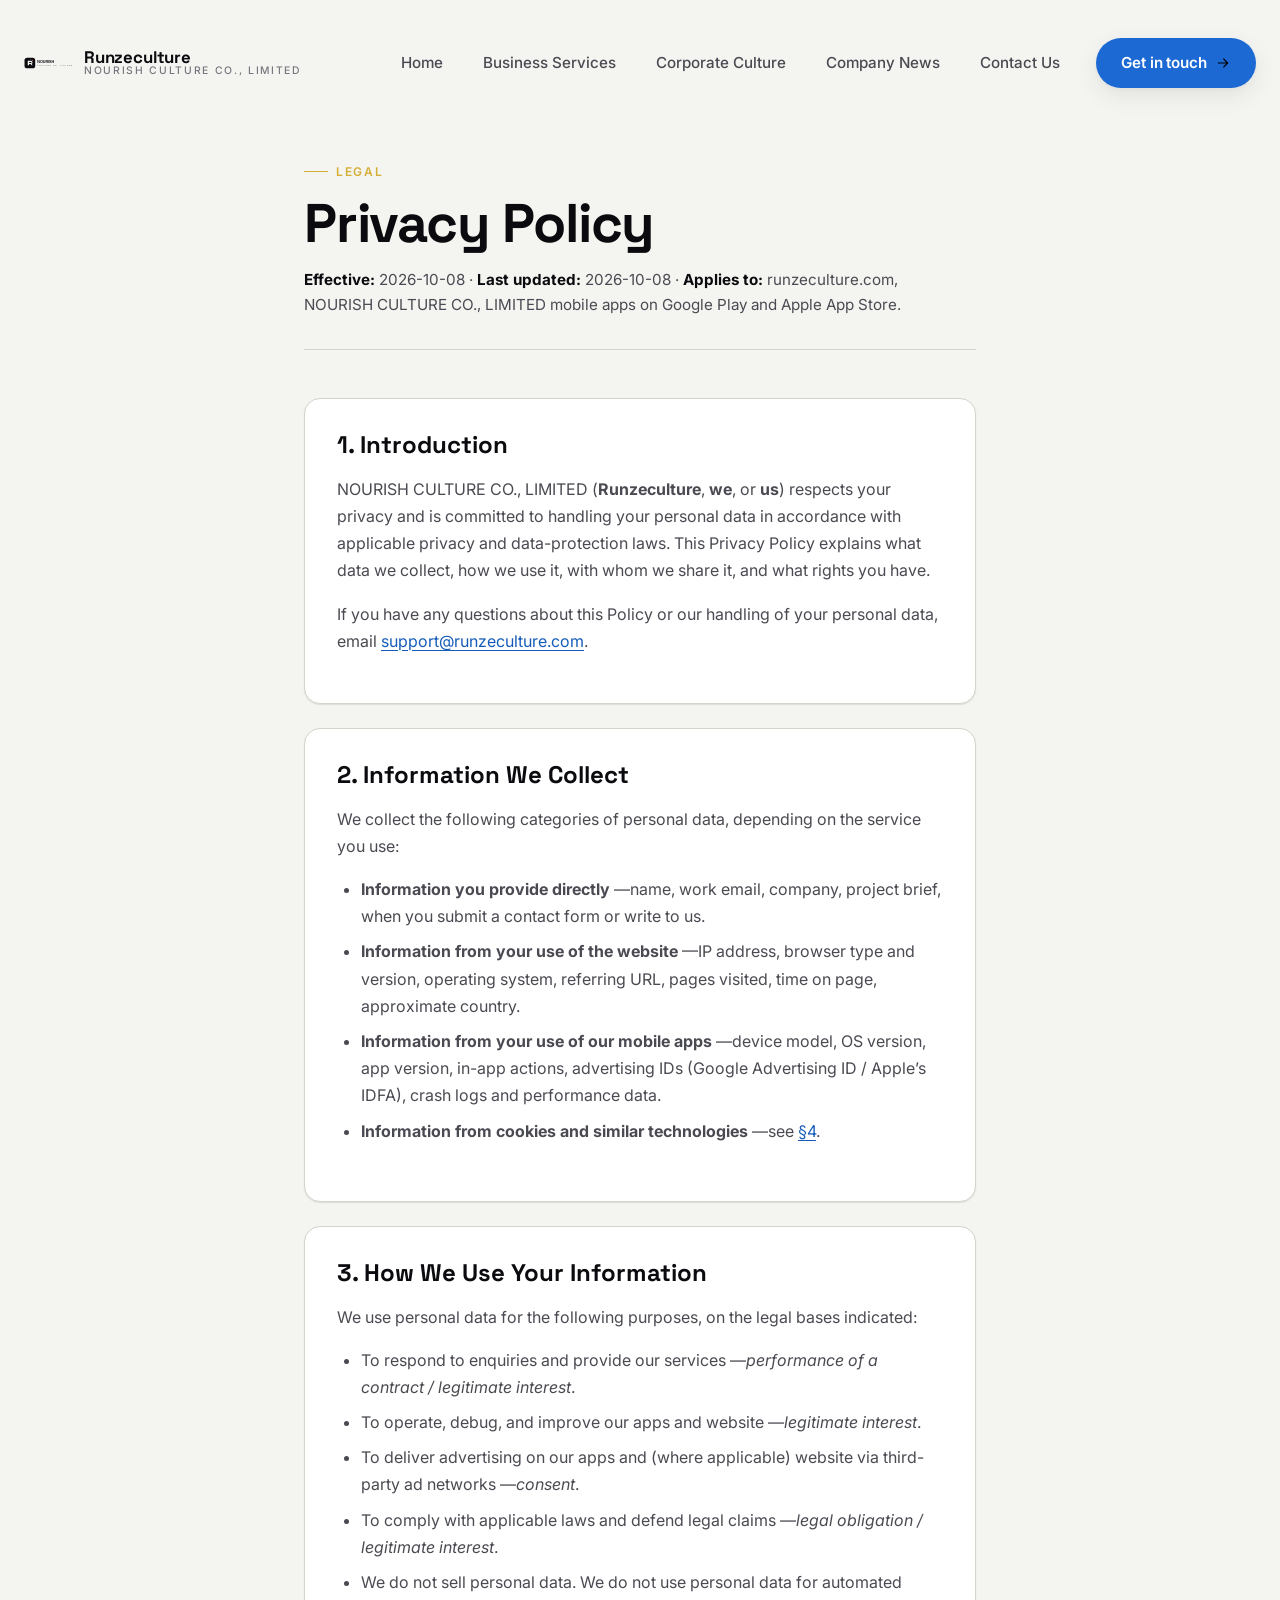
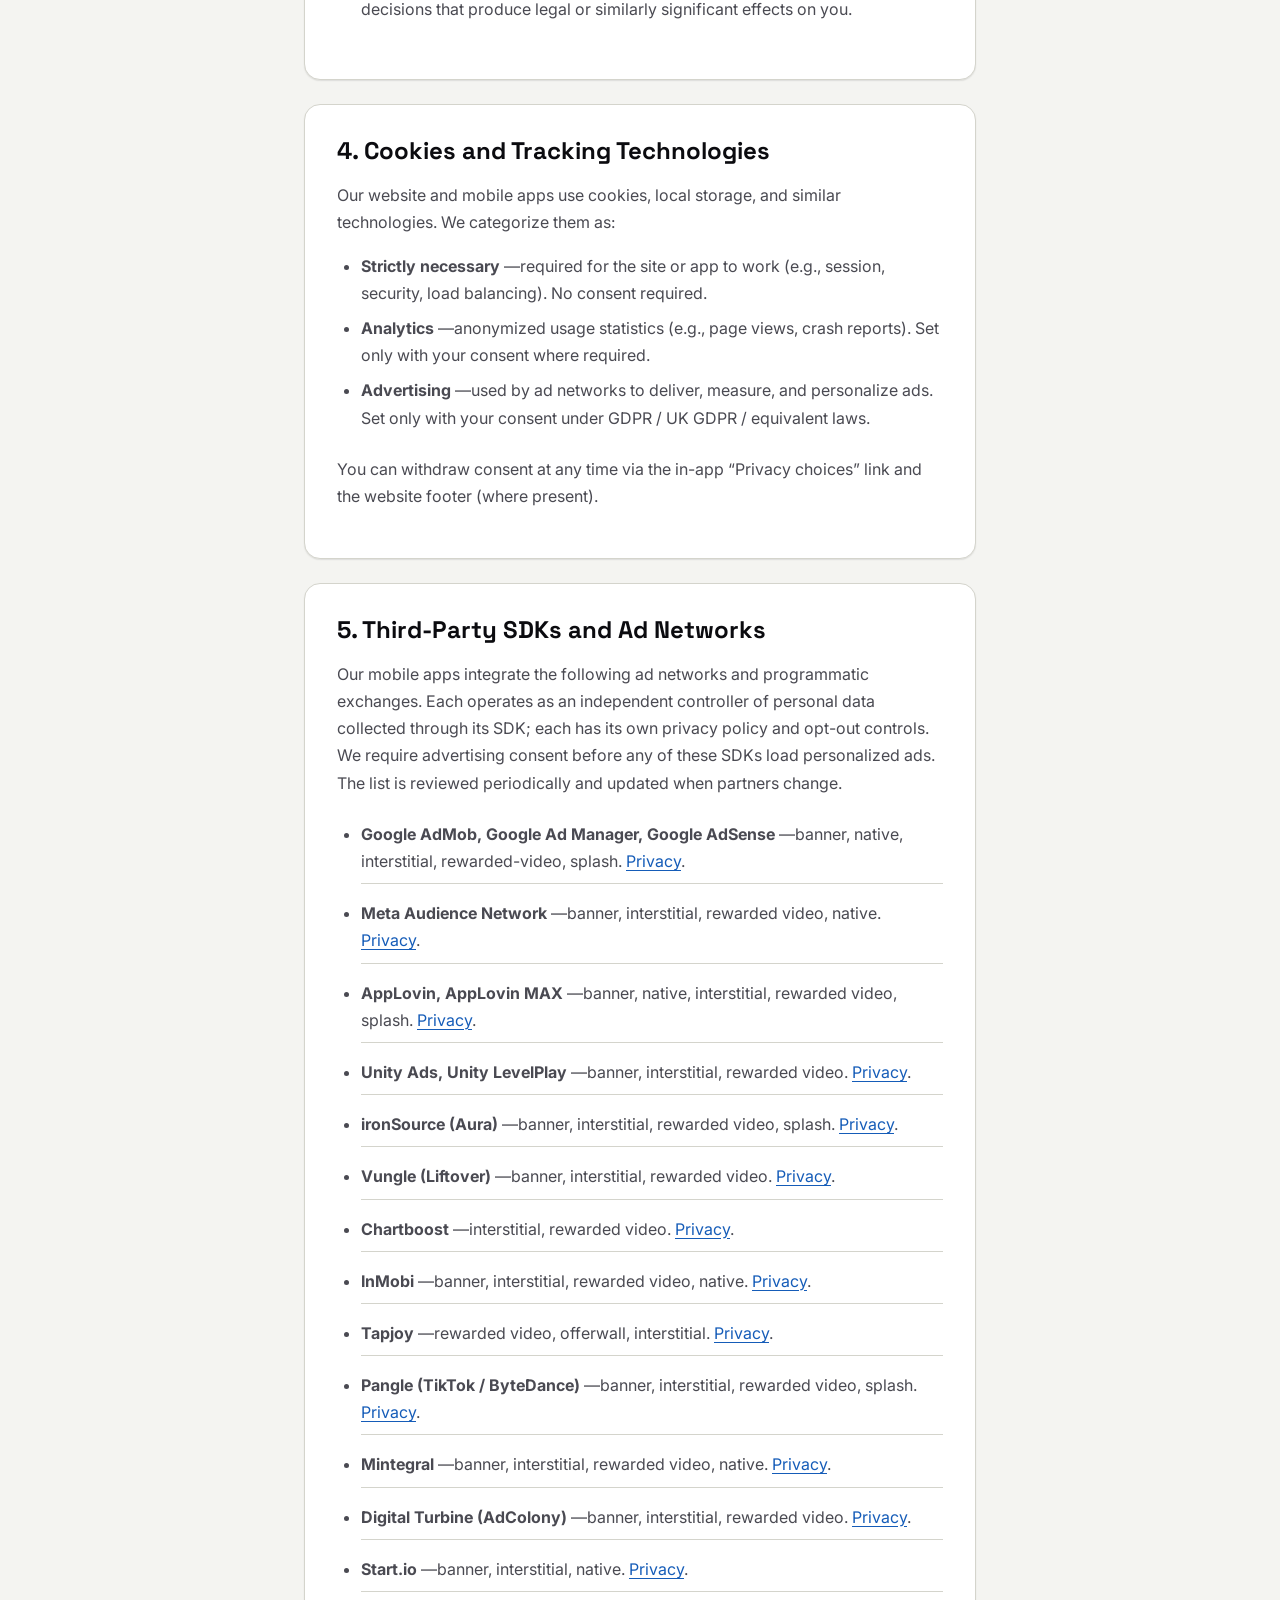
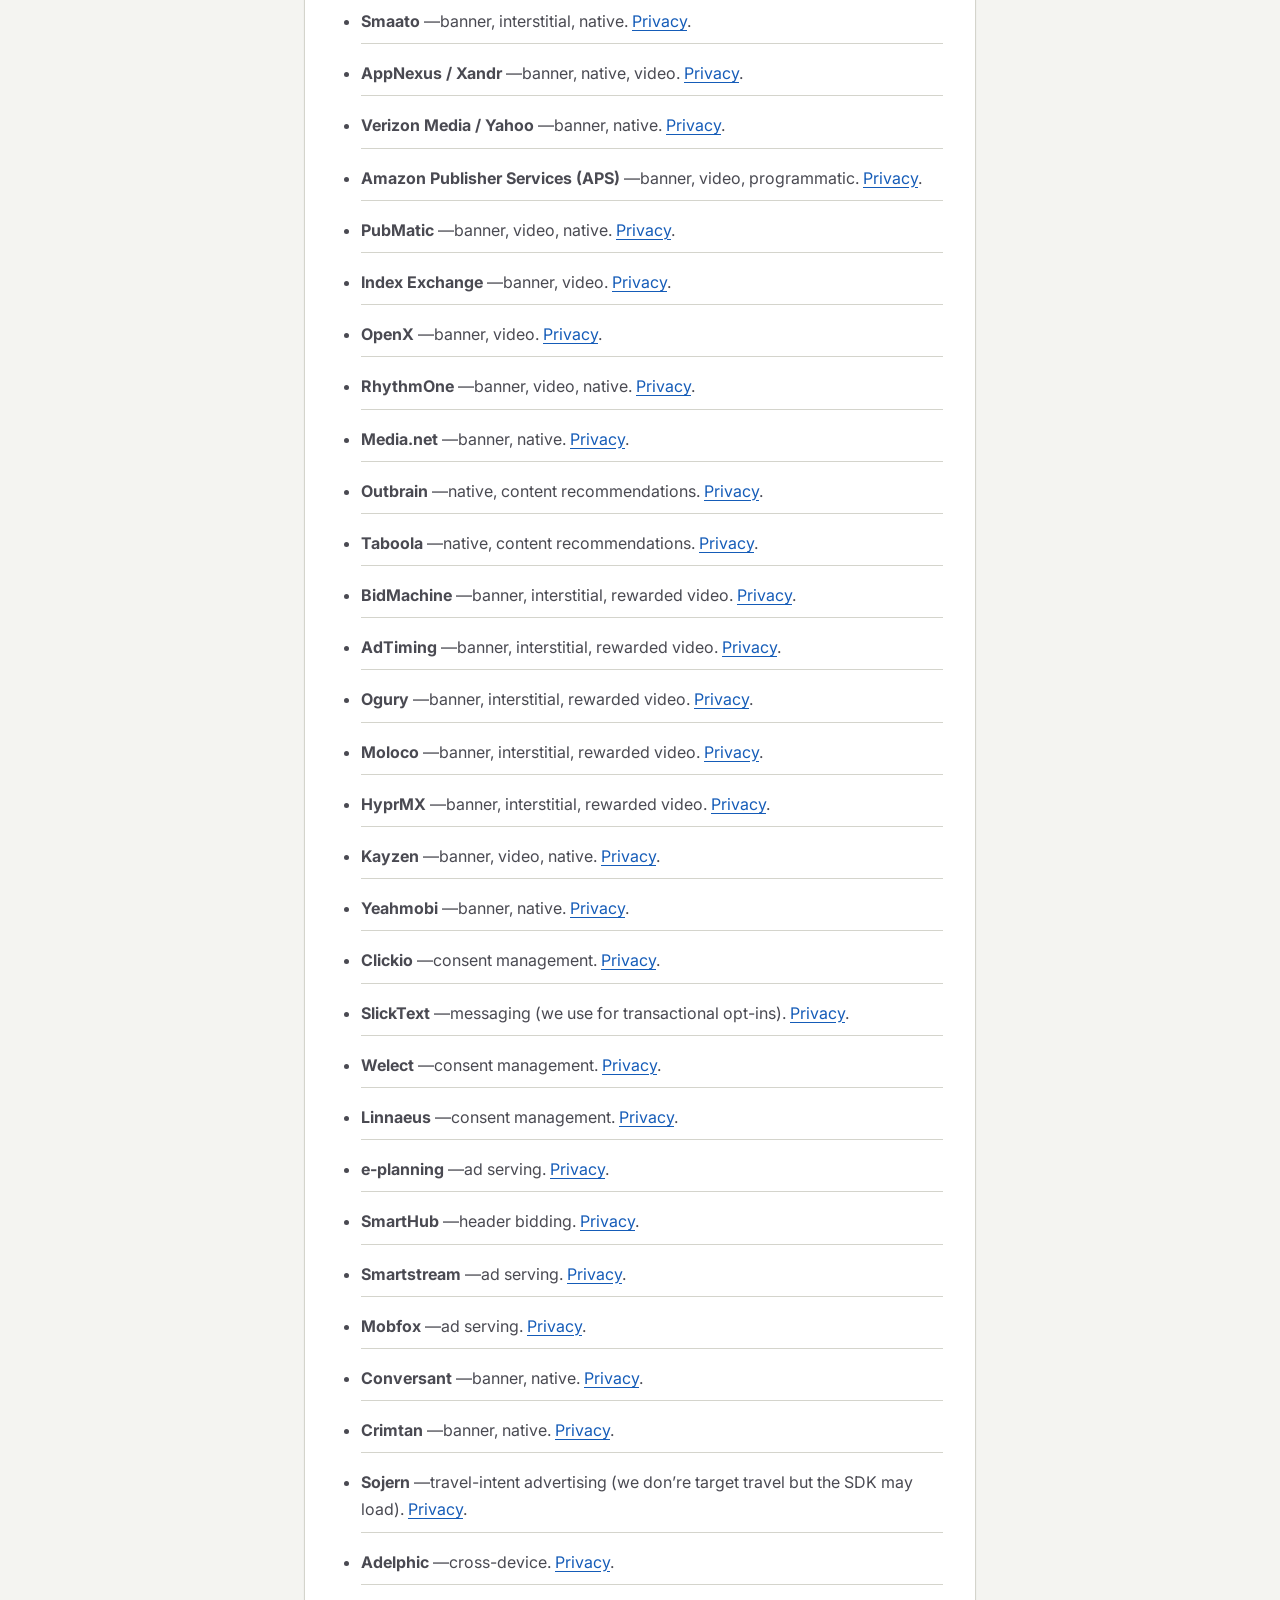
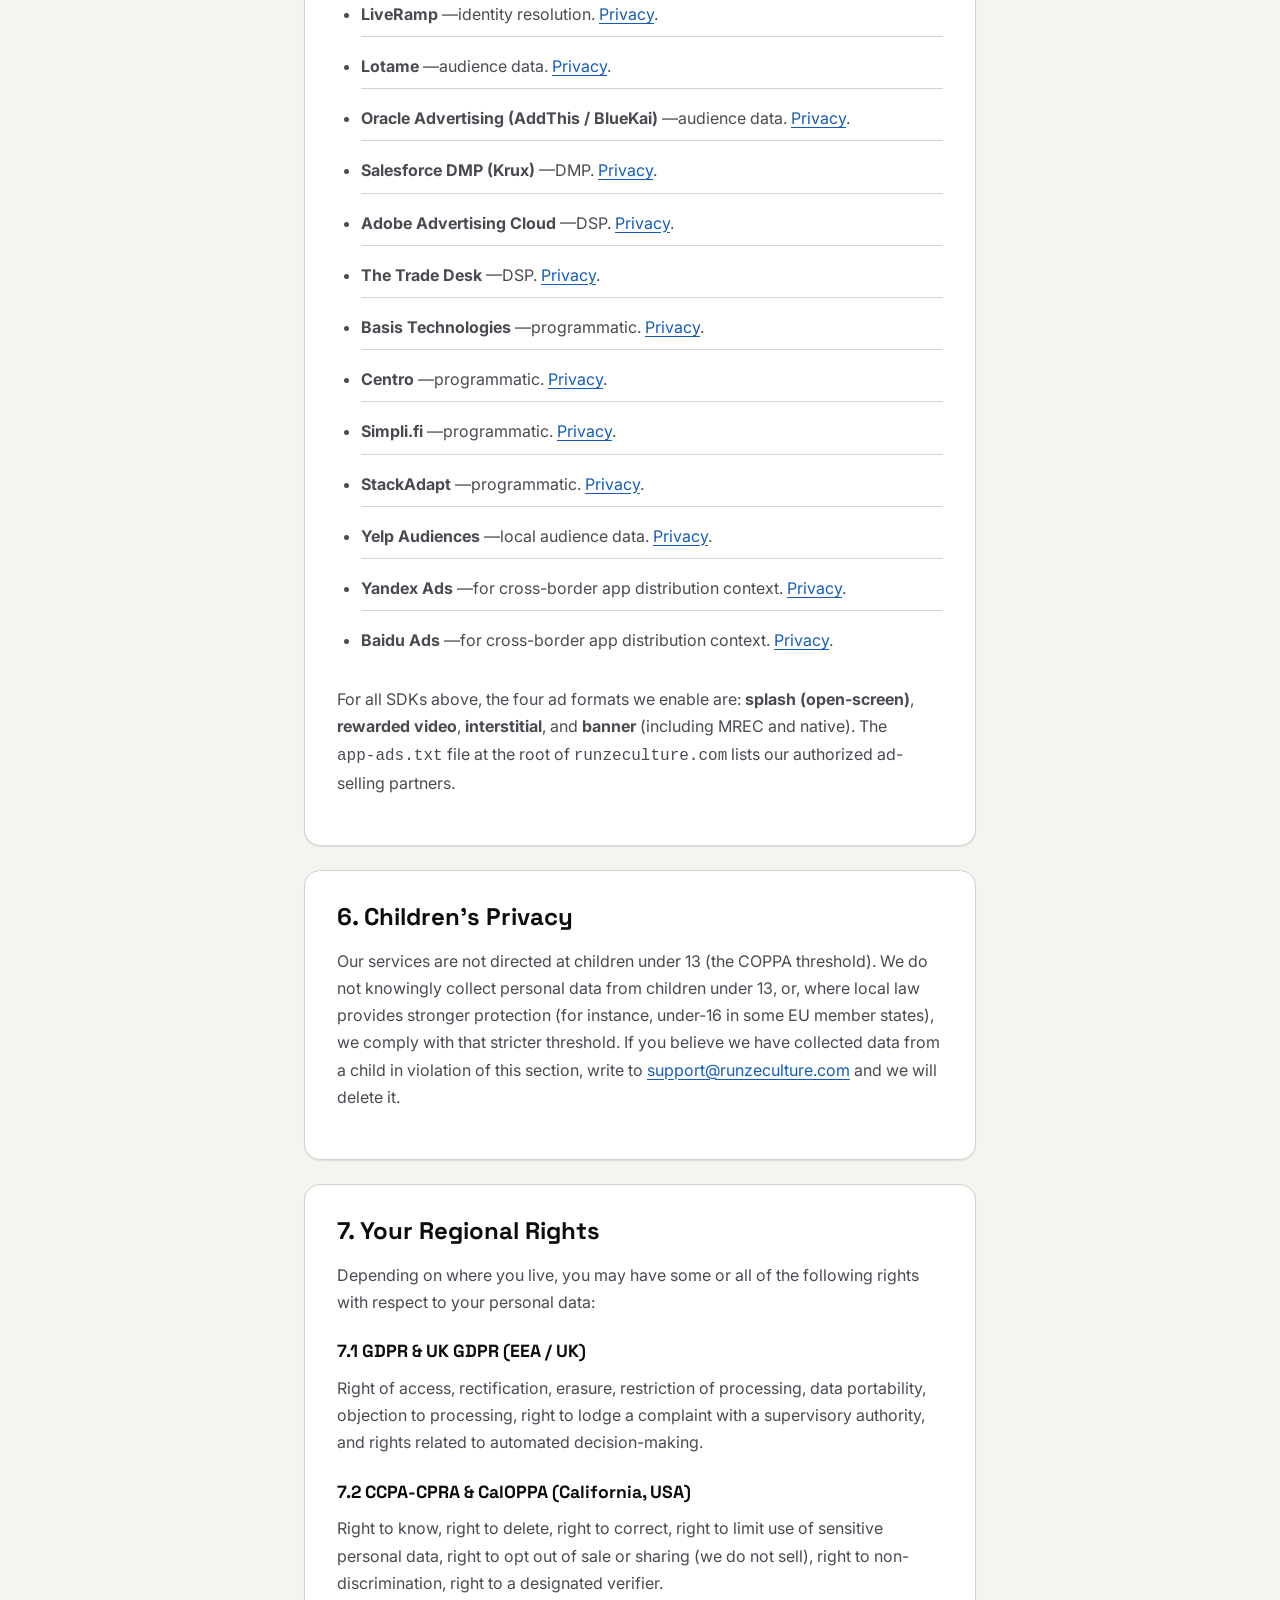
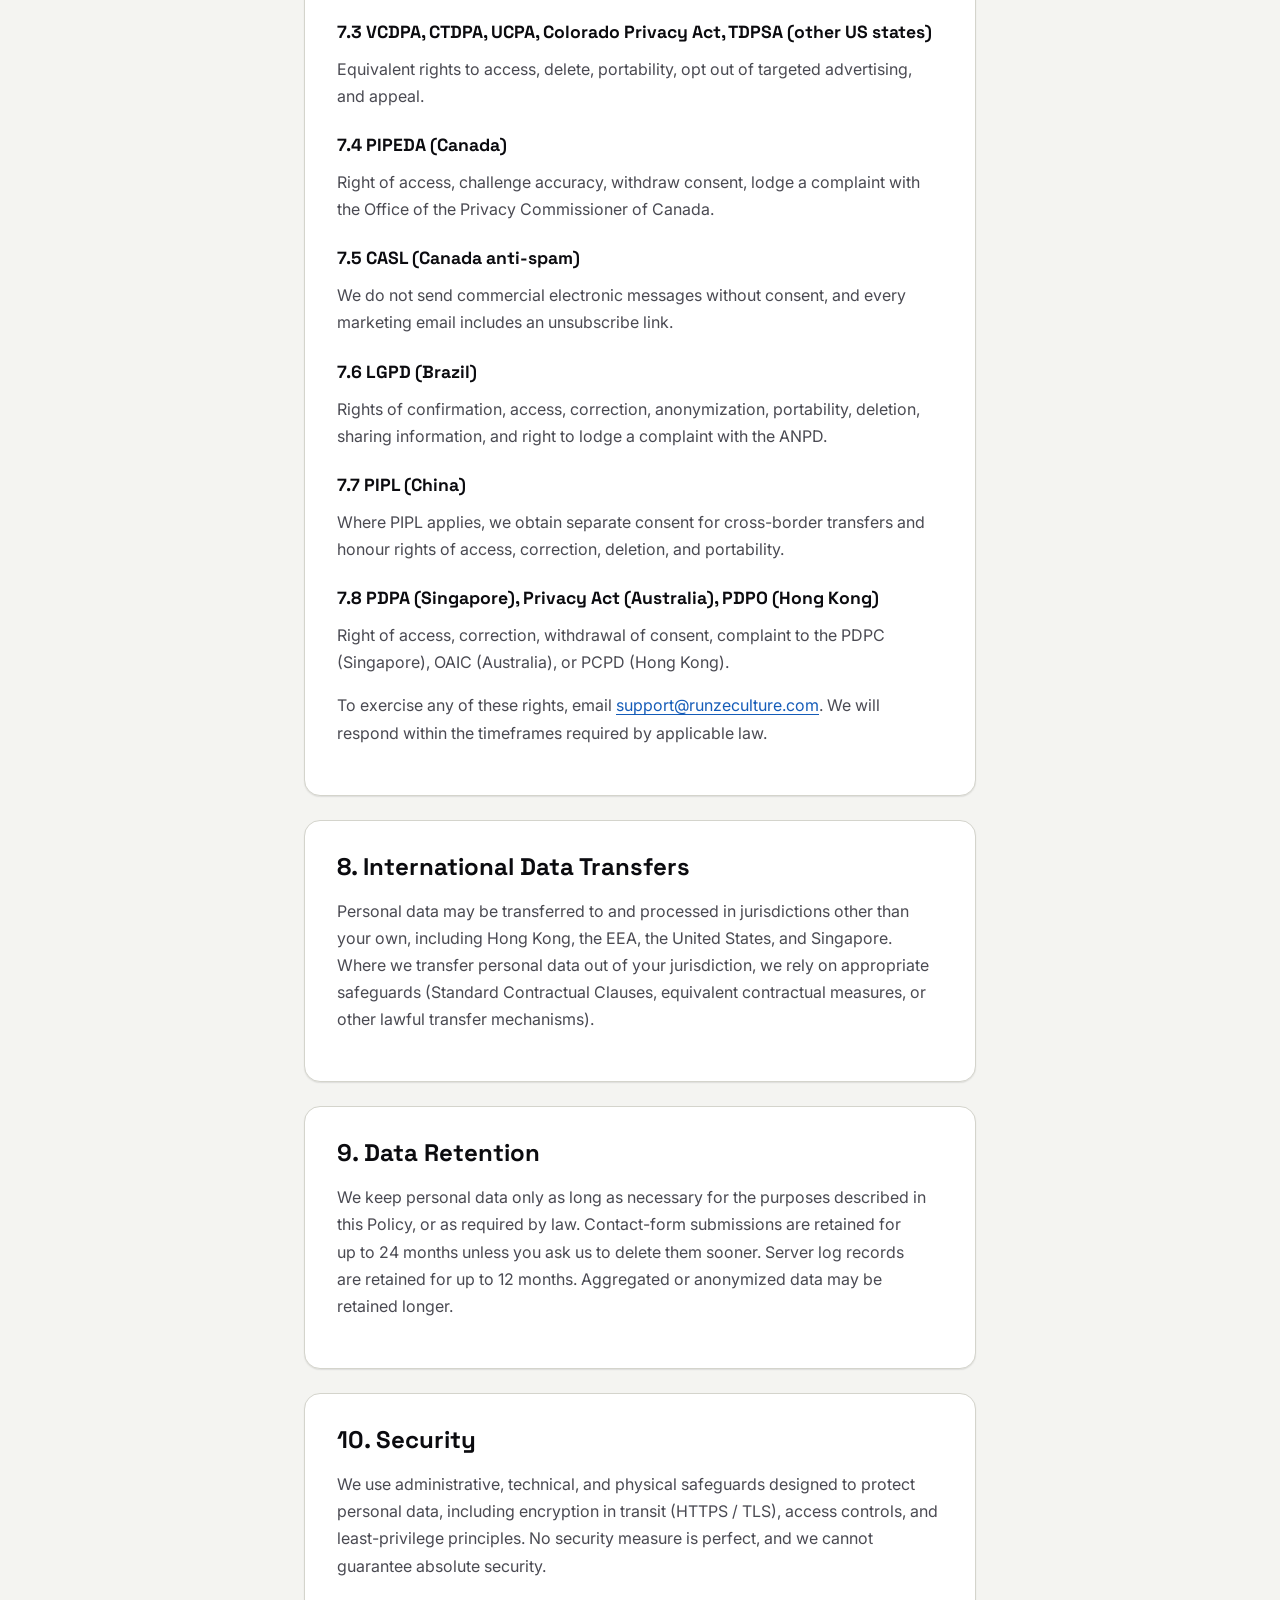
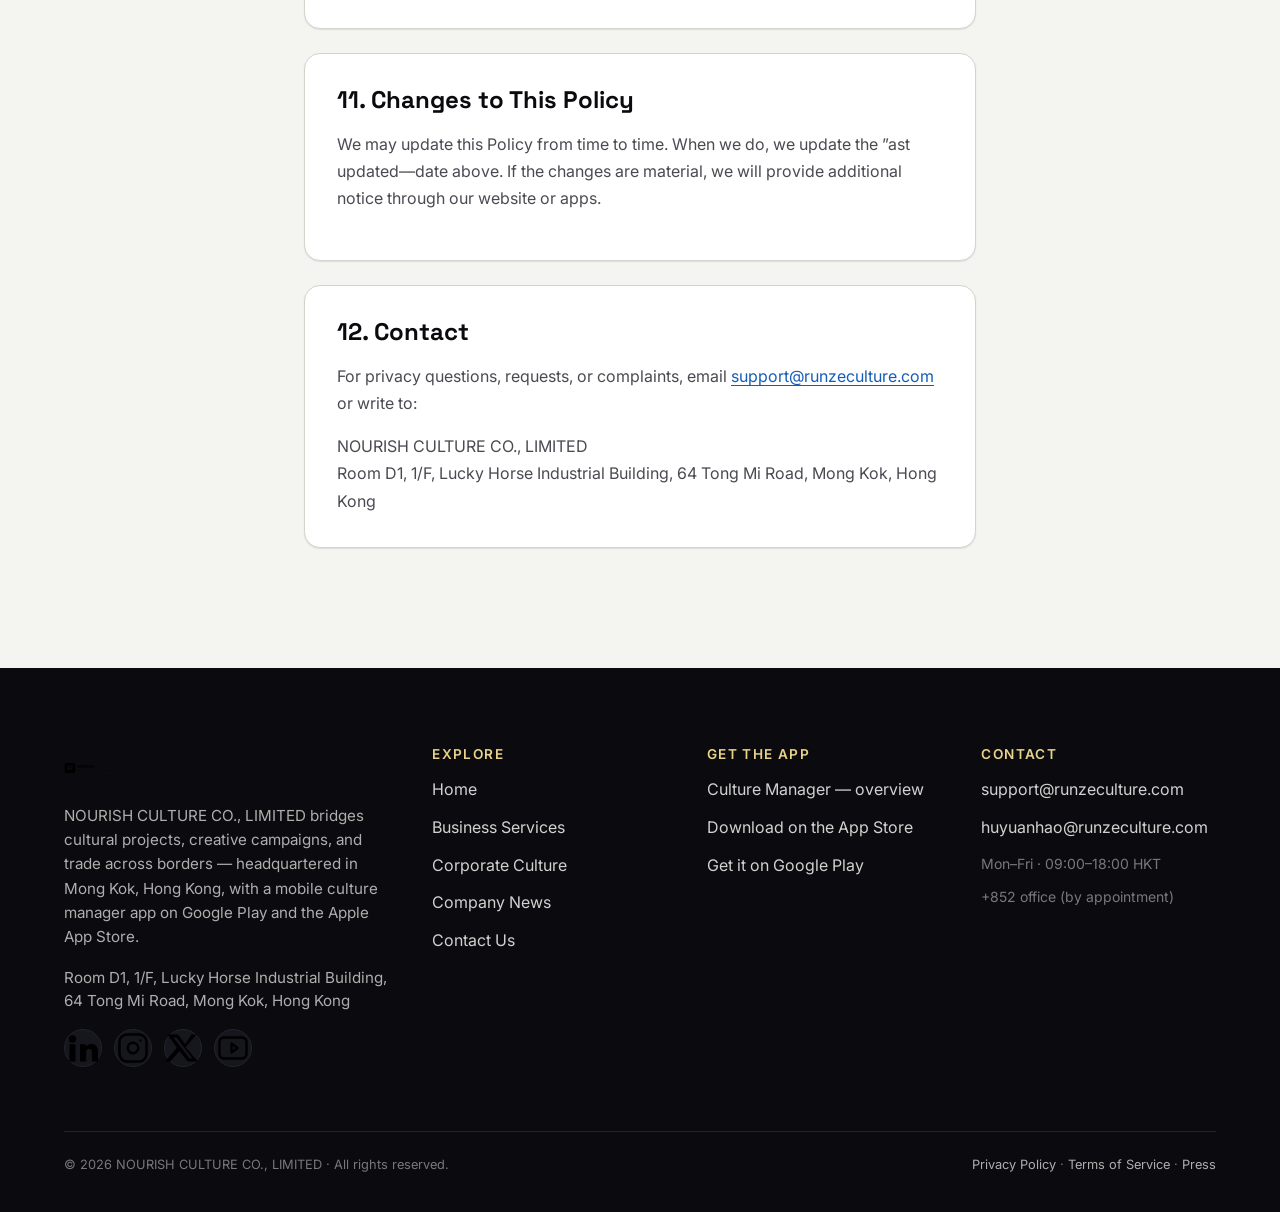
==== privacy.html @ 1f2a82cf "Initial commit: NOURISH CULTURE CO., LIMITED corporate site (runzeculture.com)" ====
﻿﻿<!DOCTYPE html>
<html lang="en">
<head>
  <meta charset="UTF-8" />
  <meta name="viewport" content="width=device-width, initial-scale=1.0, viewport-fit=cover" />
  <title>Privacy Policy —Runzeculture</title>
  <meta name="description" content="Runzeculture Privacy Policy. How NOURISH CULTURE CO., LIMITED collects, uses, and protects personal data across our website and mobile apps on Google Play and Apple App Store." />
  <meta name="keywords" content="runzeculture privacy policy, hk privacy policy, app privacy policy, admob privacy, app-ads.txt" />
  <meta name="theme-color" content="#0B0B0F" />
  <meta name="robots" content="index, follow" />
  <link rel="icon" type="image/svg+xml" href="images/logo/favicon.svg" />
  <link rel="canonical" href="https://runzeculture.com/privacy.html" />
  <link rel="preconnect" href="https://fonts.googleapis.com" />
  <link rel="preconnect" href="https://fonts.gstatic.com" crossorigin />
  <link rel="stylesheet" href="https://fonts.googleapis.com/css2?family=Inter:wght@400;500;600;700&family=Space+Grotesk:wght@500;700;800&display=swap" />
  <link rel="stylesheet" href="css/styles.css" />
  <meta property="og:title" content="Privacy Policy —Runzeculture" />
  <meta property="og:description" content="How NOURISH CULTURE CO., LIMITED handles personal data across our website and apps." />
  <meta property="og:url" content="https://runzeculture.com/privacy.html" />
  <meta name="twitter:card" content="summary_large_image" />
  <script type="application/ld+json">
  {
    "@context": "https://schema.org",
    "@type": "PrivacyPolicy",
    "url": "https://runzeculture.com/privacy.html",
    "name": "Runzeculture Privacy Policy",
    "provider": { "@type": "Organization", "name": "NOURISH CULTURE CO., LIMITED", "url": "https://runzeculture.com/" }
  }
  </script>
</head>
<body class="page page-legal" data-page="privacy">
  <a class="skip-link" href="#main">Skip to main content</a>

  
  <div id="site-header"></div>
<main id="main" class="container container--legal">
    <header class="legal-head">
      <p class="eyebrow">Legal</p>
      <h1>Privacy Policy</h1>
      <p class="legal-meta"><strong>Effective:</strong> 2026-10-08 &middot; <strong>Last updated:</strong> 2026-10-08 &middot; <strong>Applies to:</strong> runzeculture.com, NOURISH CULTURE CO., LIMITED mobile apps on Google Play and Apple App Store.</p>
    </header>

    <section id="introduction">
      <h2>1. Introduction</h2>
      <p>NOURISH CULTURE CO., LIMITED (<strong>Runzeculture</strong>, <strong>we</strong>, or <strong>us</strong>) respects your privacy and is committed to handling your personal data in accordance with applicable privacy and data-protection laws. This Privacy Policy explains what data we collect, how we use it, with whom we share it, and what rights you have.</p>
      <p>If you have any questions about this Policy or our handling of your personal data, email <a href="mailto:support@runzeculture.com">support@runzeculture.com</a>.</p>
    </section>

    <section id="information-we-collect">
      <h2>2. Information We Collect</h2>
      <p>We collect the following categories of personal data, depending on the service you use:</p>
      <ul>
        <li><strong>Information you provide directly</strong> —name, work email, company, project brief, when you submit a contact form or write to us.</li>
        <li><strong>Information from your use of the website</strong> —IP address, browser type and version, operating system, referring URL, pages visited, time on page, approximate country.</li>
        <li><strong>Information from your use of our mobile apps</strong> —device model, OS version, app version, in-app actions, advertising IDs (Google Advertising ID / Apple’s IDFA), crash logs and performance data.</li>
        <li><strong>Information from cookies and similar technologies</strong> —see <a href="#cookies">§4</a>.</li>
      </ul>
    </section>

    <section id="how-we-use">
      <h2>3. How We Use Your Information</h2>
      <p>We use personal data for the following purposes, on the legal bases indicated:</p>
      <ul>
        <li>To respond to enquiries and provide our services —<em>performance of a contract / legitimate interest</em>.</li>
        <li>To operate, debug, and improve our apps and website —<em>legitimate interest</em>.</li>
        <li>To deliver advertising on our apps and (where applicable) website via third-party ad networks —<em>consent</em>.</li>
        <li>To comply with applicable laws and defend legal claims —<em>legal obligation / legitimate interest</em>.</li>
        <li>We do not sell personal data. We do not use personal data for automated decisions that produce legal or similarly significant effects on you.</li>
      </ul>
    </section>

    <section id="cookies">
      <h2>4. Cookies and Tracking Technologies</h2>
      <p>Our website and mobile apps use cookies, local storage, and similar technologies. We categorize them as:</p>
      <ul>
        <li><strong>Strictly necessary</strong> —required for the site or app to work (e.g., session, security, load balancing). No consent required.</li>
        <li><strong>Analytics</strong> —anonymized usage statistics (e.g., page views, crash reports). Set only with your consent where required.</li>
        <li><strong>Advertising</strong> —used by ad networks to deliver, measure, and personalize ads. Set only with your consent under GDPR / UK GDPR / equivalent laws.</li>
      </ul>
      <p>You can withdraw consent at any time via the in-app &ldquo;Privacy choices&rdquo; link and the website footer (where present).</p>
    </section>

    <section id="ad-networks">
      <h2>5. Third-Party SDKs and Ad Networks</h2>
      <p>Our mobile apps integrate the following ad networks and programmatic exchanges. Each operates as an independent controller of personal data collected through its SDK; each has its own privacy policy and opt-out controls. We require advertising consent before any of these SDKs load personalized ads. The list is reviewed periodically and updated when partners change.</p>
      <ul class="adnetworks">
        <li><strong>Google AdMob, Google Ad Manager, Google AdSense</strong> —banner, native, interstitial, rewarded-video, splash. <a href="https://policies.google.com/privacy" rel="noopener">Privacy</a>.</li>
        <li><strong>Meta Audience Network</strong> —banner, interstitial, rewarded video, native. <a href="https://www.facebook.com/policy.php" rel="noopener">Privacy</a>.</li>
        <li><strong>AppLovin, AppLovin MAX</strong> —banner, native, interstitial, rewarded video, splash. <a href="https://www.applovin.com/privacy/" rel="noopener">Privacy</a>.</li>
        <li><strong>Unity Ads, Unity LevelPlay</strong> —banner, interstitial, rewarded video. <a href="https://unity.com/legal/privacy-policy" rel="noopener">Privacy</a>.</li>
        <li><strong>ironSource (Aura)</strong> —banner, interstitial, rewarded video, splash. <a href="https://www.is.com/ironSource/privacy-policy.html" rel="noopener">Privacy</a>.</li>
        <li><strong>Vungle (Liftover)</strong> —banner, interstitial, rewarded video. <a href="https://vungle.com/privacy/" rel="noopener">Privacy</a>.</li>
        <li><strong>Chartboost</strong> —interstitial, rewarded video. <a href="https://www.chartboost.com/privacy/" rel="noopener">Privacy</a>.</li>
        <li><strong>InMobi</strong> —banner, interstitial, rewarded video, native. <a href="https://www.inmobi.com/privacy-policy/" rel="noopener">Privacy</a>.</li>
        <li><strong>Tapjoy</strong> —rewarded video, offerwall, interstitial. <a href="https://www.tapjoy.com/legal/general/privacy-policy" rel="noopener">Privacy</a>.</li>
        <li><strong>Pangle (TikTok / ByteDance)</strong> —banner, interstitial, rewarded video, splash. <a href="https://www.pangleglobal.com/privacy" rel="noopener">Privacy</a>.</li>
        <li><strong>Mintegral</strong> —banner, interstitial, rewarded video, native. <a href="https://www.mintegral.com/en/privacy" rel="noopener">Privacy</a>.</li>
        <li><strong>Digital Turbine (AdColony)</strong> —banner, interstitial, rewarded video. <a href="https://www.digitalturbine.com/privacy-policy" rel="noopener">Privacy</a>.</li>
        <li><strong>Start.io</strong> —banner, interstitial, native. <a href="https://www.start.io/policy/privacy" rel="noopener">Privacy</a>.</li>
        <li><strong>Smaato</strong> —banner, interstitial, native. <a href="https://www.smaato.com/privacy/" rel="noopener">Privacy</a>.</li>
        <li><strong>AppNexus / Xandr</strong> —banner, native, video. <a href="https://www.xandr.com/privacy/" rel="noopener">Privacy</a>.</li>
        <li><strong>Verizon Media / Yahoo</strong> —banner, native. <a href="https://www.verizonmedia.com/policies/ie/en/verizonmedia/privacy/index.html" rel="noopener">Privacy</a>.</li>
        <li><strong>Amazon Publisher Services (APS)</strong> —banner, video, programmatic. <a href="https://aps.amazon.com/aps/privacy/" rel="noopener">Privacy</a>.</li>
        <li><strong>PubMatic</strong> —banner, video, native. <a href="https://pubmatic.com/legal/privacy-policy/" rel="noopener">Privacy</a>.</li>
        <li><strong>Index Exchange</strong> —banner, video. <a href="https://www.indexexchange.com/privacy/" rel="noopener">Privacy</a>.</li>
        <li><strong>OpenX</strong> —banner, video. <a href="https://www.openx.com/legal/privacy-policy/" rel="noopener">Privacy</a>.</li>
        <li><strong>RhythmOne</strong> —banner, video, native. <a href="https://www.rhythmone.com/privacy-policy" rel="noopener">Privacy</a>.</li>
        <li><strong>Media.net</strong> —banner, native. <a href="https://www.media.net/privacy-policy" rel="noopener">Privacy</a>.</li>
        <li><strong>Outbrain</strong> —native, content recommendations. <a href="https://www.outbrain.com/privacy" rel="noopener">Privacy</a>.</li>
        <li><strong>Taboola</strong> —native, content recommendations. <a href="https://www.taboola.com/privacy-policy" rel="noopener">Privacy</a>.</li>
        <li><strong>BidMachine</strong> —banner, interstitial, rewarded video. <a href="https://bidmachine.io/privacy-policy" rel="noopener">Privacy</a>.</li>
        <li><strong>AdTiming</strong> —banner, interstitial, rewarded video. <a href="https://www.adtiming.com/privacy-policy" rel="noopener">Privacy</a>.</li>
        <li><strong>Ogury</strong> —banner, interstitial, rewarded video. <a href="https://ogury.com/privacy-policy/" rel="noopener">Privacy</a>.</li>
        <li><strong>Moloco</strong> —banner, interstitial, rewarded video. <a href="https://www.moloco.com/privacy-policy" rel="noopener">Privacy</a>.</li>
        <li><strong>HyprMX</strong> —banner, interstitial, rewarded video. <a href="https://hyprmx.com/privacy-policy/" rel="noopener">Privacy</a>.</li>
        <li><strong>Kayzen</strong> —banner, video, native. <a href="https://www.kayzen.io/privacy-policy" rel="noopener">Privacy</a>.</li>
        <li><strong>Yeahmobi</strong> —banner, native. <a href="https://www.yeahmobi.com/en/privacy-policy" rel="noopener">Privacy</a>.</li>
        <li><strong>Clickio</strong> —consent management. <a href="https://clickio.com/privacy-policy" rel="noopener">Privacy</a>.</li>
        <li><strong>SlickText</strong> —messaging (we use for transactional opt-ins). <a href="https://www.slicktext.com/privacy-policy/" rel="noopener">Privacy</a>.</li>
        <li><strong>Welect</strong> —consent management. <a href="https://www.welect.de/datenschutz" rel="noopener">Privacy</a>.</li>
        <li><strong>Linnaeus</strong> —consent management. <a href="https://www.linnaeus.com/privacy" rel="noopener">Privacy</a>.</li>
        <li><strong>e-planning</strong> —ad serving. <a href="https://www.e-planning.net/privacy.html" rel="noopener">Privacy</a>.</li>
        <li><strong>SmartHub</strong> —header bidding. <a href="https://www.smarthub.io/privacy.html" rel="noopener">Privacy</a>.</li>
        <li><strong>Smartstream</strong> —ad serving. <a href="https://www.smartstream.tv/privacy" rel="noopener">Privacy</a>.</li>
        <li><strong>Mobfox</strong> —ad serving. <a href="https://www.mobfox.com/privacy-policy" rel="noopener">Privacy</a>.</li>
        <li><strong>Conversant</strong> —banner, native. <a href="https://www.conversant.com/privacy-policy/" rel="noopener">Privacy</a>.</li>
        <li><strong>Crimtan</strong> —banner, native. <a href="https://www.crimtan.com/privacy/" rel="noopener">Privacy</a>.</li>
        <li><strong>Sojern</strong> —travel-intent advertising (we don’re target travel but the SDK may load). <a href="https://www.sojern.com/privacy-policy/" rel="noopener">Privacy</a>.</li>
        <li><strong>Adelphic</strong> —cross-device. <a href="https://adelphic.com/privacy-policy" rel="noopener">Privacy</a>.</li>
        <li><strong>LiveRamp</strong> —identity resolution. <a href="https://liveramp.com/privacy/" rel="noopener">Privacy</a>.</li>
        <li><strong>Lotame</strong> —audience data. <a href="https://www.lotame.com/about-lotame/privacy/" rel="noopener">Privacy</a>.</li>
        <li><strong>Oracle Advertising (AddThis / BlueKai)</strong> —audience data. <a href="https://www.oracle.com/legal/privacy/" rel="noopener">Privacy</a>.</li>
        <li><strong>Salesforce DMP (Krux)</strong> —DMP. <a href="https://www.salesforce.com/company/privacy/" rel="noopener">Privacy</a>.</li>
        <li><strong>Adobe Advertising Cloud</strong> —DSP. <a href="https://www.adobe.com/privacy.html" rel="noopener">Privacy</a>.</li>
        <li><strong>The Trade Desk</strong> —DSP. <a href="https://www.thetradedesk.com/privacy-policy" rel="noopener">Privacy</a>.</li>
        <li><strong>Basis Technologies</strong> —programmatic. <a href="https://basis.net/privacy-policy/" rel="noopener">Privacy</a>.</li>
        <li><strong>Centro</strong> —programmatic. <a href="https://www.centro.net/privacy/" rel="noopener">Privacy</a>.</li>
        <li><strong>Simpli.fi</strong> —programmatic. <a href="https://www.simpli.fi/privacy-policy/" rel="noopener">Privacy</a>.</li>
        <li><strong>StackAdapt</strong> —programmatic. <a href="https://www.stackadapt.com/privacy-policy" rel="noopener">Privacy</a>.</li>
        <li><strong>Yelp Audiences</strong> —local audience data. <a href="https://www.yelp.com/privacy" rel="noopener">Privacy</a>.</li>
        <li><strong>Yandex Ads</strong> —for cross-border app distribution context. <a href="https://yandex.com/legal/confidential/" rel="noopener">Privacy</a>.</li>
        <li><strong>Baidu Ads</strong> —for cross-border app distribution context. <a href="https://privacy.baidu.com/policy/shrawi" rel="noopener">Privacy</a>.</li>
      </ul>
      <p>For all SDKs above, the four ad formats we enable are: <strong>splash (open-screen)</strong>, <strong>rewarded video</strong>, <strong>interstitial</strong>, and <strong>banner</strong> (including MREC and native). The <code>app-ads.txt</code> file at the root of <code>runzeculture.com</code> lists our authorized ad-selling partners.</p>
    </section>

    <section id="children">
      <h2>6. Children’s Privacy</h2>
      <p>Our services are not directed at children under 13 (the COPPA threshold). We do not knowingly collect personal data from children under 13, or, where local law provides stronger protection (for instance, under-16 in some EU member states), we comply with that stricter threshold. If you believe we have collected data from a child in violation of this section, write to <a href="mailto:support@runzeculture.com">support@runzeculture.com</a> and we will delete it.</p>
    </section>

    <section id="regional-rights">
      <h2>7. Your Regional Rights</h2>
      <p>Depending on where you live, you may have some or all of the following rights with respect to your personal data:</p>

      <h3>7.1 GDPR &amp; UK GDPR (EEA / UK)</h3>
      <p>Right of access, rectification, erasure, restriction of processing, data portability, objection to processing, right to lodge a complaint with a supervisory authority, and rights related to automated decision-making.</p>

      <h3>7.2 CCPA-CPRA &amp; CalOPPA (California, USA)</h3>
      <p>Right to know, right to delete, right to correct, right to limit use of sensitive personal data, right to opt out of sale or sharing (we do not sell), right to non-discrimination, right to a designated verifier.</p>

      <h3>7.3 VCDPA, CTDPA, UCPA, Colorado Privacy Act, TDPSA (other US states)</h3>
      <p>Equivalent rights to access, delete, portability, opt out of targeted advertising, and appeal.</p>

      <h3>7.4 PIPEDA (Canada)</h3>
      <p>Right of access, challenge accuracy, withdraw consent, lodge a complaint with the Office of the Privacy Commissioner of Canada.</p>

      <h3>7.5 CASL (Canada anti-spam)</h3>
      <p>We do not send commercial electronic messages without consent, and every marketing email includes an unsubscribe link.</p>

      <h3>7.6 LGPD (Brazil)</h3>
      <p>Rights of confirmation, access, correction, anonymization, portability, deletion, sharing information, and right to lodge a complaint with the ANPD.</p>

      <h3>7.7 PIPL (China)</h3>
      <p>Where PIPL applies, we obtain separate consent for cross-border transfers and honour rights of access, correction, deletion, and portability.</p>

      <h3>7.8 PDPA (Singapore), Privacy Act (Australia), PDPO (Hong Kong)</h3>
      <p>Right of access, correction, withdrawal of consent, complaint to the PDPC (Singapore), OAIC (Australia), or PCPD (Hong Kong).</p>

      <p>To exercise any of these rights, email <a href="mailto:support@runzeculture.com">support@runzeculture.com</a>. We will respond within the timeframes required by applicable law.</p>
    </section>

    <section id="transfers">
      <h2>8. International Data Transfers</h2>
      <p>Personal data may be transferred to and processed in jurisdictions other than your own, including Hong Kong, the EEA, the United States, and Singapore. Where we transfer personal data out of your jurisdiction, we rely on appropriate safeguards (Standard Contractual Clauses, equivalent contractual measures, or other lawful transfer mechanisms).</p>
    </section>

    <section id="retention">
      <h2>9. Data Retention</h2>
      <p>We keep personal data only as long as necessary for the purposes described in this Policy, or as required by law. Contact-form submissions are retained for up to 24 months unless you ask us to delete them sooner. Server log records are retained for up to 12 months. Aggregated or anonymized data may be retained longer.</p>
    </section>

    <section id="security">
      <h2>10. Security</h2>
      <p>We use administrative, technical, and physical safeguards designed to protect personal data, including encryption in transit (HTTPS / TLS), access controls, and least-privilege principles. No security measure is perfect, and we cannot guarantee absolute security.</p>
    </section>

    <section id="changes">
      <h2>11. Changes to This Policy</h2>
      <p>We may update this Policy from time to time. When we do, we update the ”ast updated—date above. If the changes are material, we will provide additional notice through our website or apps.</p>
    </section>

    <section id="contact">
      <h2>12. Contact</h2>
      <p>For privacy questions, requests, or complaints, email <a href="mailto:support@runzeculture.com">support@runzeculture.com</a> or write to:</p>
      <address class="muted">NOURISH CULTURE CO., LIMITED<br />Room D1, 1/F, Lucky Horse Industrial Building, 64 Tong Mi Road, Mong Kok, Hong Kong</address>
    </section>
  </main>

  <div id="site-footer"></div>
  <script src="js/partials.js" defer></script>
  <script src="js/animations.js" defer></script>
</body>
</html>
---- css/styles.css ----
/* =============================================================
   NOURISH CULTURE CO., LIMITED — runzeculture.com
   Single hand-authored stylesheet.
   All tokens come from docs/design-tokens.md. Do not invent.
   ============================================================= */

/* ---------- 1. Reset + base ---------- */
*,
*::before,
*::after { box-sizing: border-box; }
html, body, h1, h2, h3, h4, h5, h6, p, ul, ol, figure, blockquote, dl, dd {
  margin: 0;
  padding: 0;
}
ul[role="list"], ol[role="list"] { list-style: none; }
html {
  scroll-behavior: smooth;
  -webkit-text-size-adjust: 100%;
  text-rendering: optimizeLegibility;
}
body {
  font-family: var(--font-body);
  font-size: 16px;
  line-height: 1.6;
  color: var(--color-text-primary);
  background: var(--color-bg);
  min-height: 100vh;
  overflow-x: hidden;
}
img, svg, video { display: block; max-width: 100%; height: auto; }
a { color: var(--color-link); text-decoration: none; transition: color var(--dur-160) var(--ease-standard); }
a:hover { color: var(--color-link-hover); }
button { font: inherit; cursor: pointer; border: 0; background: none; color: inherit; }
input, select, textarea { font: inherit; color: inherit; }
:focus-visible { outline: 3px solid var(--color-blue-500); outline-offset: 2px; border-radius: 4px; }

/* ---------- 2. Tokens ---------- */
:root {
  /* Color — core */
  --color-ink-900: #0B0B0F;
  --color-ink-800: #16161D;
  --color-ink-700: #23232C;
  --color-paper-50: #F4F4F1;
  --color-paper-100: #FFFFFF;
  --color-paper-200: #E8E8E3;
  --color-paper-300: #D4D4CC;

  /* Color — accent */
  --color-blue-500: #1C69D4;
  --color-blue-600: #155CB8;
  --color-blue-100: #E5EFFC;
  --color-gold-500: #D4AF37;
  --color-gold-300: #E9D38A;
  --color-coral-500: #FF6B5B;
  --color-coral-300: #FFB1A8;
  --color-teal-500: #2EC4B6;
  --color-teal-300: #A6EDE5;

  /* Color — semantic */
  --color-bg: var(--color-paper-50);
  --color-bg-alt: var(--color-ink-900);
  --color-text-primary: var(--color-ink-900);
  --color-text-secondary: #4A4A52;
  --color-text-on-dark: var(--color-paper-50);
  --color-text-muted: #77777F;
  --color-link: var(--color-blue-500);
  --color-link-hover: var(--color-blue-600);
  --color-border: var(--color-paper-300);
  --color-border-dark: var(--color-ink-700);
  --color-success: var(--color-teal-500);
  --color-warning: #E0A800;
  --color-error: var(--color-coral-500);

  /* Mascot palette */
  --m-fox: #FF6B5B;
  --m-panda: #0B0B0F;
  --m-cat: #E9D38A;
  --m-otter: #A66D3B;
  --m-penguin: #1C1F26;
  --m-deer: #C8A97A;
  --m-rabbit: #E0E0E0;

  /* Type */
  --font-display: "Space Grotesk", "Inter", -apple-system, BlinkMacSystemFont, "Segoe UI", Roboto, "Helvetica Neue", Arial, sans-serif;
  --font-body: "Inter", "IBM Plex Sans", -apple-system, BlinkMacSystemFont, "Segoe UI", Roboto, "Helvetica Neue", Arial, sans-serif;
  --font-mono: "JetBrains Mono", "SFMono-Regular", Menlo, Consolas, monospace;

  /* Spacing */
  --space-1: 4px;
  --space-2: 8px;
  --space-3: 12px;
  --space-4: 16px;
  --space-5: 20px;
  --space-6: 24px;
  --space-8: 32px;
  --space-10: 40px;
  --space-12: 48px;
  --space-16: 64px;
  --space-20: 80px;
  --space-24: 96px;
  --space-32: 128px;
  --space-40: 160px;

  /* Radii */
  --radius-sm: 4px;
  --radius-md: 8px;
  --radius-lg: 16px;
  --radius-xl: 24px;
  --radius-2xl: 32px;
  --radius-pill: 999px;

  /* Shadow */
  --shadow-1: 0 1px 2px rgba(11,11,15,.06), 0 1px 1px rgba(11,11,15,.04);
  --shadow-2: 0 8px 24px rgba(11,11,15,.08), 0 2px 6px rgba(11,11,15,.04);
  --shadow-3: 0 24px 48px -12px rgba(11,11,15,.18), 0 8px 16px rgba(11,11,15,.08);
  --shadow-glow-blue: 0 0 0 3px rgba(28,105,212,.32);
  --shadow-glow-gold: 0 0 0 3px rgba(212,175,55,.35);

  /* Motion */
  --dur-80: 80ms;
  --dur-160: 160ms;
  --dur-240: 240ms;
  --dur-320: 320ms;
  --dur-480: 480ms;
  --dur-720: 720ms;
  --dur-1200: 1200ms;
  --ease-standard: cubic-bezier(0.2, 0, 0, 1);
  --ease-decel: cubic-bezier(0, 0, 0.2, 1);
  --ease-accel: cubic-bezier(0.4, 0, 1, 1);
  --ease-emphasized: cubic-bezier(0.2, 0, 0.1, 1.2);
  --ease-magnetic: cubic-bezier(0.5, -0.2, 0.3, 1.4);
  --ease-marquee: linear;
  --delay-step: 60ms;

  /* Layout */
  --container-narrow: 720px;
  --container-default: 1200px;
  --container-wide: 1440px;
  --container-bleed: 1920px;
  --header-h: 76px;
}

/* ---------- 3. Type scale ---------- */
.t-hero, h1.t-hero { font: 800 var(--type-hero, 5.6rem)/1.02 var(--font-display); letter-spacing: -0.025em; }
.t-display-xl { font: 800 4.2rem/1.04 var(--font-display); letter-spacing: -0.022em; }
.t-display-lg { font: 700 3.2rem/1.08 var(--font-display); letter-spacing: -0.018em; }
.t-display-md { font: 700 2.4rem/1.12 var(--font-display); letter-spacing: -0.012em; }
.t-display-sm { font: 700 1.75rem/1.2 var(--font-display); letter-spacing: -0.008em; }
.t-h4 { font: 600 1.375rem/1.35 var(--font-body); letter-spacing: -0.004em; }
.t-body-lg { font: 400 1.125rem/1.55 var(--font-body); }
.t-body { font: 400 1rem/1.6 var(--font-body); }
.t-body-sm { font: 400 0.875rem/1.55 var(--font-body); }
.t-caption { font: 500 0.75rem/1.45 var(--font-body); letter-spacing: 0.06em; text-transform: uppercase; }
.t-overline { font: 600 0.6875rem/1.4 var(--font-body); letter-spacing: 0.14em; text-transform: uppercase; }

h1, h2, h3, h4 { text-wrap: balance; }
p { text-wrap: pretty; max-width: 64ch; }

/* ---------- 4. Layout helpers ---------- */
.container { width: 100%; max-width: var(--container-default); margin: 0 auto; padding-inline: var(--space-6); }
.container-wide { width: 100%; max-width: var(--container-wide); margin: 0 auto; padding-inline: var(--space-6); }
.container-narrow { width: 100%; max-width: var(--container-narrow); margin: 0 auto; padding-inline: var(--space-6); }
.section { padding-block: var(--space-20); }
.section--lg { padding-block: var(--space-32); }
.section--dark { background: var(--color-bg-alt); color: var(--color-text-on-dark); }
.section--paper { background: var(--color-paper-100); }
.grid { display: grid; gap: var(--space-6); }
.grid--2 { grid-template-columns: repeat(auto-fit, minmax(320px, 1fr)); }
.grid--3 { grid-template-columns: repeat(auto-fit, minmax(280px, 1fr)); }
.grid--4 { grid-template-columns: repeat(auto-fit, minmax(240px, 1fr)); }
.flex { display: flex; gap: var(--space-4); }
.flex-center { display: flex; align-items: center; justify-content: center; }
.sr-only {
  position: absolute; width: 1px; height: 1px; padding: 0; margin: -1px;
  overflow: hidden; clip: rect(0,0,0,0); white-space: nowrap; border: 0;
}

/* ---------- 5. Buttons ---------- */
.btn {
  display: inline-flex; align-items: center; gap: var(--space-2);
  padding: var(--space-4) var(--space-6); border-radius: var(--radius-pill);
  font: 600 0.95rem/1 var(--font-body); letter-spacing: -0.005em;
  border: 1.5px solid transparent; cursor: pointer;
  transition: transform var(--dur-240) var(--ease-magnetic),
              background-color var(--dur-240) var(--ease-standard),
              color var(--dur-240) var(--ease-standard),
              box-shadow var(--dur-240) var(--ease-standard);
  text-decoration: none; will-change: transform;
}
.btn--primary { background: var(--color-blue-500); color: #fff; box-shadow: var(--shadow-2); }
.btn--primary:hover { background: var(--color-blue-600); color: #fff; transform: translateY(-2px); box-shadow: var(--shadow-3); }
.btn--secondary { background: transparent; color: var(--color-ink-900); border-color: var(--color-ink-900); }
.btn--secondary:hover { background: var(--color-ink-900); color: var(--color-paper-50); }
.btn--ghost { background: transparent; color: var(--color-text-on-dark); border-color: rgba(255,255,255,.3); }
.btn--ghost:hover { background: rgba(255,255,255,.08); border-color: rgba(255,255,255,.6); }
.btn--lg { padding: var(--space-5) var(--space-10); font-size: 1rem; }

.btn[data-magnetic] { transition: transform var(--dur-480) var(--ease-magnetic); }

.btn-icon { width: 1em; height: 1em; flex: 0 0 auto; }
.btn .arrow { transition: transform var(--dur-240) var(--ease-emphasized); }
.btn:hover .arrow { transform: translateX(4px); }

/* ---------- 6. Cards ---------- */
.card {
  background: var(--color-paper-100);
  border-radius: var(--radius-lg);
  padding: var(--space-8);
  box-shadow: var(--shadow-1);
  transition: transform var(--dur-320) var(--ease-emphasized),
              box-shadow var(--dur-320) var(--ease-standard);
  border: 1px solid var(--color-border);
  position: relative;
  overflow: hidden;
}
.card:hover { transform: translateY(-6px); box-shadow: var(--shadow-3); }
.card--dark { background: var(--color-ink-800); color: var(--color-text-on-dark); border-color: var(--color-border-dark); }
.card--featured { border: 2px solid var(--color-gold-500); }
.card__icon {
  width: 48px; height: 48px; display: inline-flex; align-items: center; justify-content: center;
  background: var(--color-blue-100); color: var(--color-blue-600);
  border-radius: var(--radius-md); margin-bottom: var(--space-4);
}
.card__icon svg, .card__icon img { width: 28px; height: 28px; }
.card__title { font: 700 1.25rem/1.3 var(--font-display); margin-bottom: var(--space-3); color: inherit; }
.card__desc { color: var(--color-text-secondary); margin-bottom: var(--space-4); }
.card--dark .card__desc { color: var(--color-text-muted); }
.card__meta { font: 500 0.75rem/1 var(--font-body); letter-spacing: 0.06em; text-transform: uppercase; color: var(--color-text-muted); }

/* ---------- 7. Header / nav (injected) ---------- */
.site-header {
  position: sticky; top: 0; z-index: 50; width: 100%;
  height: var(--header-h);
  background: rgba(244,244,241,.85);
  backdrop-filter: saturate(180%) blur(16px);
  -webkit-backdrop-filter: saturate(180%) blur(16px);
  border-bottom: 1px solid transparent;
  transition: border-color var(--dur-240) var(--ease-standard), background var(--dur-240) var(--ease-standard);
}
.site-header.is-scrolled { border-bottom-color: var(--color-border); }
.site-header__inner {
  height: 100%; max-width: var(--container-wide); margin: 0 auto; padding-inline: var(--space-6);
  display: flex; align-items: center; justify-content: space-between; gap: var(--space-8);
}
.site-header__brand { display: inline-flex; align-items: center; gap: var(--space-3); text-decoration: none; }
.site-header__logo { height: 36px; width: auto; }
.site-header__word { font: 700 1.05rem/1 var(--font-display); letter-spacing: -0.01em; color: var(--color-ink-900); }
.site-header__word small { display: block; font: 500 0.65rem/1 var(--font-body); letter-spacing: 0.16em; text-transform: uppercase; color: var(--color-text-muted); }
.site-nav { display: flex; align-items: center; gap: var(--space-4); }
.site-nav__link {
  position: relative; display: inline-flex; align-items: center; padding: var(--space-2) var(--space-3);
  font: 500 0.95rem/1 var(--font-body); color: var(--color-text-secondary); border-radius: var(--radius-md);
  transition: color var(--dur-160) var(--ease-standard);
}
.site-nav__link:hover { color: var(--color-ink-900); }
.site-nav__link[aria-current="page"] { color: var(--color-ink-900); }
.site-nav__link[aria-current="page"]::after {
  content: ""; position: absolute; left: var(--space-3); right: var(--space-3); bottom: 2px;
  height: 2px; background: var(--color-blue-500); border-radius: 2px; transform-origin: left;
  animation: reveal-mask var(--dur-720) var(--ease-emphasized);
}
.site-header__cta { margin-left: var(--space-2); }
.site-nav__toggle { display: none; }

@media (max-width: 1023px) {
  .site-nav {
    position: fixed; inset: var(--header-h) 0 auto 0; height: auto; max-height: calc(100vh - var(--header-h));
    background: var(--color-paper-50); border-bottom: 1px solid var(--color-border);
    padding: var(--space-6); flex-direction: column; align-items: stretch; gap: var(--space-2);
    transform: translateY(-110%); transition: transform var(--dur-320) var(--ease-emphasized);
  }
  .site-nav[data-open="true"] { transform: translateY(0); }
  .site-nav__link { padding: var(--space-4) var(--space-3); font-size: 1.05rem; }
  .site-header__cta { margin-left: 0; margin-top: var(--space-4); }
  .site-nav__toggle { display: inline-flex; width: 44px; height: 44px; align-items: center; justify-content: center;
    border-radius: var(--radius-md); background: transparent; }
  .site-nav__toggle svg { width: 24px; height: 24px; }
}

/* ---------- 8. Hero ---------- */
.hero {
  position: relative; overflow: hidden; isolation: isolate;
  padding-block: var(--space-32) var(--space-24);
  background: linear-gradient(135deg, var(--color-ink-900) 0%, var(--color-ink-800) 100%);
  color: var(--color-text-on-dark);
}
.hero__bg {
  position: absolute; inset: 0; z-index: -1;
  background: radial-gradient(ellipse at 70% 30%, rgba(28,105,212,.35) 0%, transparent 55%),
              radial-gradient(ellipse at 20% 90%, rgba(212,175,55,.18) 0%, transparent 50%);
}
.hero__bg::after {
  content: ""; position: absolute; inset: 0;
  background-image:
    linear-gradient(transparent 95%, rgba(255,255,255,.04) 95%),
    linear-gradient(90deg, transparent 95%, rgba(255,255,255,.04) 95%);
  background-size: 40px 40px;
  opacity: .35;
}
.hero__inner {
  position: relative; max-width: var(--container-wide); margin: 0 auto; padding-inline: var(--space-6);
  display: grid; grid-template-columns: minmax(0, 1.4fr) minmax(0, 1fr); gap: var(--space-16); align-items: center;
}
.hero__eyebrow { display: inline-flex; align-items: center; gap: var(--space-2); margin-bottom: var(--space-6); color: var(--color-gold-300); }
.hero__eyebrow::before { content: ""; width: 24px; height: 1.5px; background: currentColor; display: inline-block; }
.hero__title {
  font: 800 clamp(2.4rem, 7vw, 5.6rem)/1.02 var(--font-display);
  letter-spacing: -0.025em; margin-bottom: var(--space-6); text-wrap: balance;
}
.hero__title em { font-style: normal; color: var(--color-gold-300); }
.hero__subtitle {
  font: 400 clamp(1.05rem, 1.6vw, 1.375rem)/1.5 var(--font-body);
  color: rgba(244,244,241,.85); margin-bottom: var(--space-10); max-width: 56ch;
}
.hero__ctas { display: flex; gap: var(--space-4); flex-wrap: wrap; }
.hero__visual { position: relative; aspect-ratio: 1; max-width: 540px; justify-self: center; width: 100%; }
.hero__visual .blob {
  position: absolute; inset: 10%; border-radius: 50%;
  background: radial-gradient(circle at 30% 30%, var(--color-gold-500), transparent 60%),
              radial-gradient(circle at 70% 70%, var(--color-coral-500), transparent 60%),
              radial-gradient(circle at 50% 50%, var(--color-blue-500), transparent 70%);
  filter: blur(40px); opacity: .55; animation: gradient-shift 8s var(--ease-marquee) infinite;
}
.hero__visual .mascot-wrap {
  position: absolute; inset: 0; display: flex; align-items: center; justify-content: center;
  animation: float-y 3s var(--ease-standard) infinite;
}
.hero__visual .mascot-wrap svg, .hero__visual .mascot-wrap img { width: 60%; height: auto; }
.hero__scroll-hint {
  position: absolute; bottom: var(--space-8); left: 50%; transform: translateX(-50%);
  display: inline-flex; flex-direction: column; align-items: center; gap: var(--space-2);
  color: rgba(244,244,241,.6); font: 500 0.7rem/1 var(--font-body); letter-spacing: 0.16em; text-transform: uppercase;
}
.hero__scroll-hint::after { content: ""; width: 1px; height: 36px; background: currentColor; animation: float-y 2s var(--ease-standard) infinite; }

@media (max-width: 1023px) {
  .hero { padding-block: var(--space-20) var(--space-16); }
  .hero__inner { grid-template-columns: 1fr; gap: var(--space-12); }
  .hero__visual { max-width: 360px; }
}

/* ---------- 9. Marquee ---------- */
.marquee {
  overflow: hidden; white-space: nowrap; width: 100%;
  padding-block: var(--space-6); border-block: 1px solid var(--color-border);
  background: var(--color-paper-100);
}
.marquee--dark { background: var(--color-ink-900); border-color: var(--color-border-dark); color: var(--color-text-on-dark); }
.marquee__track {
  display: inline-flex; gap: var(--space-12);
  animation: marquee-left 40s var(--ease-marquee) infinite;
  padding-inline: var(--space-6);
}
.marquee:hover .marquee__track { animation-play-state: paused; }
.marquee__item {
  display: inline-flex; align-items: center; gap: var(--space-3);
  font: 600 1.05rem/1 var(--font-display); letter-spacing: -0.005em;
  color: inherit; text-transform: none;
}
.marquee__item svg, .marquee__item img { width: 28px; height: 28px; flex: 0 0 auto; opacity: .9; }

/* ---------- 10. Reveal-on-scroll primitives ---------- */
[data-reveal] { opacity: 0; transform: translateY(24px); transition: opacity var(--dur-480) var(--ease-decel), transform var(--dur-480) var(--ease-decel); }
[data-reveal="true"], [data-revealed="true"] { opacity: 1; transform: none; }
[data-reveal="split-text"] > span, [data-revealed="split-text"] > span { display: inline-block; transform: translateY(110%); opacity: 0; transition: transform var(--dur-720) var(--ease-emphasized), opacity var(--dur-480) var(--ease-standard); }
[data-reveal="split-text"][data-revealed="true"] > span, [data-revealed="split-text"] > span { transform: translateY(0); opacity: 1; }
[data-reveal-mask] { clip-path: inset(0 100% 0 0); transition: clip-path var(--dur-720) var(--ease-emphasized); }
[data-reveal-mask][data-revealed="true"] { clip-path: inset(0 0 0 0); }

[data-reveal] > * { transition-delay: calc(var(--reveal-index, 0) * var(--delay-step)); }

@keyframes reveal-mask { from { clip-path: inset(0 100% 0 0); } to { clip-path: inset(0 0 0 0); } }
@keyframes fade-up { from { opacity: 0; transform: translateY(24px); } to { opacity: 1; transform: none; } }
@keyframes fade-in { from { opacity: 0; } to { opacity: 1; } }
@keyframes marquee-left { from { transform: translateX(0); } to { transform: translateX(-50%); } }
@keyframes marquee-right { from { transform: translateX(-50%); } to { transform: translateX(0); } }
@keyframes gradient-shift { 0%,100% { transform: rotate(0deg) scale(1); } 50% { transform: rotate(15deg) scale(1.05); } }
@keyframes float-y { 0%,100% { transform: translateY(0); } 50% { transform: translateY(-8px); } }
@keyframes pulse { 0%,100% { transform: scale(1); } 50% { transform: scale(1.04); } }
@keyframes bounce-soft { 0% { transform: translateY(0); } 50% { transform: translateY(-12px); } 100% { transform: translateY(0); } }
@keyframes spin { to { transform: rotate(360deg); } }
@keyframes shimmer {
  0% { background-position: -400px 0; }
  100% { background-position: 400px 0; }
}

/* ---------- 11. Mobile-app section ---------- */
.mobile-app {
  background: linear-gradient(160deg, var(--color-ink-900), var(--color-ink-800));
  color: var(--color-text-on-dark);
  padding-block: var(--space-32);
  position: relative; overflow: hidden;
}
.mobile-app::before {
  content: ""; position: absolute; inset: 0; z-index: -1;
  background: radial-gradient(ellipse at 80% 20%, rgba(46,196,182,.25) 0%, transparent 50%);
}
.mobile-app__inner {
  display: grid; grid-template-columns: minmax(0, 1fr) minmax(0, 1fr); gap: var(--space-16); align-items: center;
}
.mobile-app__copy h2 { color: var(--color-text-on-dark); }
.mobile-app__features { list-style: none; padding: 0; margin: var(--space-8) 0; display: grid; gap: var(--space-3); }
.mobile-app__features li { display: flex; align-items: start; gap: var(--space-3); color: rgba(244,244,241,.85); }
.mobile-app__features li svg, .mobile-app__features li img { color: var(--color-teal-300); flex: 0 0 auto; margin-top: 2px; width: 20px; height: 20px; filter: brightness(0) saturate(100%) invert(72%) sepia(15%) saturate(1100%) hue-rotate(125deg) brightness(95%) contrast(88%); }
.mobile-app__badges { display: flex; gap: var(--space-4); margin-top: var(--space-8); flex-wrap: wrap; }
.badge-store {
  display: inline-flex; align-items: center; gap: var(--space-3); padding: var(--space-3) var(--space-5);
  border-radius: var(--radius-md); background: #000; color: #fff; text-decoration: none;
  transition: transform var(--dur-240) var(--ease-magnetic);
}
.badge-store:hover { transform: translateY(-3px) scale(1.02); color: #fff; }
.badge-store svg, .badge-store img { width: 28px; height: 28px; }
.badge-store small { display: block; font: 500 0.7rem/1 var(--font-body); }
.badge-store strong { display: block; font: 700 1.1rem/1 var(--font-display); letter-spacing: -0.01em; }

.phone-mock {
  position: relative; width: 100%; max-width: 360px; aspect-ratio: 9/19;
  margin-inline: auto;
  background: linear-gradient(135deg, #1C1F26, #0B0B0F);
  border-radius: 40px; padding: 12px;
  box-shadow: var(--shadow-3), 0 0 0 1px rgba(255,255,255,.08);
}
.phone-mock::before {
  content: ""; position: absolute; top: 18px; left: 50%; transform: translateX(-50%);
  width: 110px; height: 26px; background: #000; border-radius: 999px;
}
.phone-screen {
  width: 100%; height: 100%; border-radius: 28px; overflow: hidden;
  background: linear-gradient(180deg, var(--color-paper-50), var(--color-paper-200));
  padding: var(--space-8) var(--space-4) var(--space-4);
  display: flex; flex-direction: column; gap: var(--space-3);
}
.phone-screen__row { display: flex; gap: var(--space-2); align-items: center; }
.phone-screen__row .pip { width: 36px; height: 36px; border-radius: 8px; background: var(--color-blue-100); }
.phone-screen__row .pip--gold { background: var(--color-gold-300); }
.phone-screen__row .pip--coral { background: var(--color-coral-300); }
.phone-screen__row .pip--teal { background: var(--color-teal-300); }
.phone-screen__bar { height: 8px; border-radius: 999px; background: var(--color-paper-300); flex: 1; }
.phone-screen__card {
  background: var(--color-paper-100); border-radius: var(--radius-md); padding: var(--space-3);
  box-shadow: var(--shadow-1);
}
.phone-screen__avatar { width: 100%; aspect-ratio: 16/9; border-radius: var(--radius-sm); background: linear-gradient(135deg, var(--color-coral-300), var(--color-gold-300)); }

@media (max-width: 1023px) {
  .mobile-app { padding-block: var(--space-20); }
  .mobile-app__inner { grid-template-columns: 1fr; }
}

/* ---------- 12. Service grid ---------- */
.services-grid {
  display: grid; gap: var(--space-6);
  grid-template-columns: repeat(auto-fill, minmax(300px, 1fr));
}
.service-card { display: flex; flex-direction: column; height: 100%; }
.service-card__zh {
  display: block; font: 500 0.7rem/1 var(--font-body); letter-spacing: 0.08em;
  color: var(--color-text-muted); margin-top: var(--space-1);
}

/* ---------- 13. News / insights ---------- */
.news-grid { display: grid; gap: var(--space-6); grid-template-columns: repeat(auto-fit, minmax(280px, 1fr)); }
.news-card { padding: var(--space-6); }
.news-card__date { font: 500 0.75rem/1 var(--font-body); color: var(--color-text-muted); letter-spacing: 0.04em; }
.news-card__tag {
  display: inline-block; padding: var(--space-1) var(--space-3); border-radius: var(--radius-pill);
  background: var(--color-blue-100); color: var(--color-blue-600); font: 600 0.7rem/1 var(--font-body);
  letter-spacing: 0.06em; text-transform: uppercase; margin-block: var(--space-3);
}
.news-card__title { font: 700 1.2rem/1.3 var(--font-display); margin-bottom: var(--space-3); }
.news-card__excerpt { color: var(--color-text-secondary); font-size: 0.95rem; }
.news-card__more { margin-top: var(--space-4); display: inline-flex; align-items: center; gap: var(--space-1); font: 600 0.85rem/1 var(--font-body); }

/* ---------- 14. Contact ---------- */
.contact-channels { display: grid; gap: var(--space-6); grid-template-columns: repeat(auto-fit, minmax(280px, 1fr)); margin-bottom: var(--space-12); }
.contact-card { padding: var(--space-8); }
.contact-card__icon { width: 48px; height: 48px; display: inline-flex; align-items: center; justify-content: center; border-radius: 50%; background: var(--color-blue-100); color: var(--color-blue-600); margin-bottom: var(--space-4); }
.contact-card__icon svg, .contact-card__icon img { width: 24px; height: 24px; }
.contact-card__email { font: 700 1.15rem/1.2 var(--font-display); color: var(--color-ink-900); display: inline-block; margin-top: var(--space-2); word-break: break-word; }

.form { display: grid; gap: var(--space-5); }
.form__row { display: grid; gap: var(--space-5); grid-template-columns: 1fr 1fr; }
@media (max-width: 640px) { .form__row { grid-template-columns: 1fr; } }
.form__field { display: grid; gap: var(--space-2); }
.form__label { font: 600 0.8rem/1 var(--font-body); letter-spacing: 0.04em; text-transform: uppercase; color: var(--color-text-secondary); }
.form__input, .form__select, .form__textarea {
  appearance: none; -webkit-appearance: none;
  padding: var(--space-4); border: 1.5px solid var(--color-border);
  background: var(--color-paper-100); border-radius: var(--radius-md);
  font: 400 1rem/1.4 var(--font-body); color: var(--color-text-primary);
  transition: border-color var(--dur-160) var(--ease-standard), box-shadow var(--dur-160) var(--ease-standard);
}
.form__input:focus, .form__select:focus, .form__textarea:focus { border-color: var(--color-blue-500); box-shadow: var(--shadow-glow-blue); outline: none; }
.form__textarea { min-height: 140px; resize: vertical; }
.form__error { color: var(--color-error); font: 500 0.8rem/1 var(--font-body); }
.form__success {
  display: none; align-items: center; gap: var(--space-3); padding: var(--space-5);
  border-radius: var(--radius-md); background: rgba(46,196,182,.12); color: var(--color-teal-500);
  border: 1px solid rgba(46,196,182,.35);
}
.form__success[data-active="true"] { display: flex; animation: fade-up var(--dur-480) var(--ease-decel); }

/* ---------- 15. Legal pages ---------- */
.legal { background: var(--color-paper-50); padding-block: var(--space-20); }
.legal__inner { max-width: var(--container-narrow); margin: 0 auto; padding-inline: var(--space-6); }
.legal h1 { font: 800 clamp(2rem, 4vw, 3.2rem)/1.08 var(--font-display); letter-spacing: -0.018em; margin-bottom: var(--space-6); }
.legal h2 { font: 700 1.5rem/1.2 var(--font-display); letter-spacing: -0.01em; margin-top: var(--space-12); margin-bottom: var(--space-4); padding-top: var(--space-6); border-top: 1px solid var(--color-border); }
.legal h3 { font: 700 1.15rem/1.3 var(--font-display); margin-top: var(--space-8); margin-bottom: var(--space-3); }
.legal p { color: var(--color-text-secondary); margin-bottom: var(--space-4); font-size: 1rem; }
.legal ul, .legal ol { color: var(--color-text-secondary); margin: var(--space-3) 0 var(--space-6) var(--space-6); }
.legal li { margin-bottom: var(--space-3); }
.legal li strong { color: var(--color-text-primary); }
.legal .sdk-block { background: var(--color-paper-100); border: 1px solid var(--color-border); border-radius: var(--radius-md); padding: var(--space-5); margin-bottom: var(--space-4); }
.legal .sdk-block h3 { margin-top: 0; font-size: 1.05rem; color: var(--color-ink-900); }
.legal .sdk-block .sdk-meta { display: flex; gap: var(--space-4); flex-wrap: wrap; font: 500 0.8rem/1 var(--font-body); color: var(--color-text-muted); margin: var(--space-2) 0 var(--space-3); }
.legal .toc { background: var(--color-paper-100); border: 1px solid var(--color-border); border-radius: var(--radius-lg); padding: var(--space-6); margin-bottom: var(--space-12); }
.legal .toc h3 { margin: 0 0 var(--space-3); }
.legal .toc ol { columns: 2; column-gap: var(--space-8); margin: 0; padding-left: var(--space-6); }
@media (max-width: 640px) { .legal .toc ol { columns: 1; } }
.legal .toc a { color: var(--color-text-primary); font-weight: 500; }

/* ---------- 16. 404 ---------- */
.error-page {
  min-height: 80vh; display: flex; align-items: center; justify-content: center;
  text-align: center; padding: var(--space-20) var(--space-6);
  background: linear-gradient(180deg, var(--color-paper-50) 0%, var(--color-paper-200) 100%);
}
.error-page__inner { max-width: 540px; }
.error-page__mascot { width: 240px; margin: 0 auto var(--space-8); animation: float-y 3.2s var(--ease-standard) infinite; }
.error-page__mascot svg, .error-page__mascot img { width: 100%; height: auto; }
.error-page h1 { font: 800 6rem/1 var(--font-display); color: var(--color-blue-500); margin-bottom: var(--space-2); }
.error-page p { margin: 0 auto var(--space-8); }

/* ---------- 17. Mascot util ---------- */
.mascot { display: inline-block; vertical-align: middle; }
.mascot--pulse { animation: pulse 2.4s var(--ease-standard) infinite; }
.mascot--float { animation: float-y 3s var(--ease-standard) infinite; }

/* ---------- 18. Parallax primitive ---------- */
.parallax-y { will-change: transform; transform: translate3d(0, var(--parallax-y, 0px), 0); }

/* ---------- 19. Footer ---------- */
.site-footer {
  background: var(--color-ink-900); color: var(--color-text-on-dark);
  padding-block: var(--space-20) var(--space-10);
}
.site-footer__top {
  display: grid; gap: var(--space-10);
  grid-template-columns: 1.4fr 1fr 1fr 1fr;
}
@media (max-width: 1023px) { .site-footer__top { grid-template-columns: 1fr 1fr; } }
@media (max-width: 640px) { .site-footer__top { grid-template-columns: 1fr; } }
.site-footer h4 { font: 600 0.85rem/1 var(--font-body); letter-spacing: 0.1em; text-transform: uppercase; color: var(--color-gold-300); margin-bottom: var(--space-4); }
.site-footer ul { list-style: none; padding: 0; margin: 0; display: grid; gap: var(--space-3); }
.site-footer a { color: rgba(244,244,241,.85); }
.site-footer a:hover { color: #fff; }
.site-footer__brand p { color: rgba(244,244,241,.7); margin-block: var(--space-4); font-size: 0.95rem; }
.site-footer__logo { height: 40px; width: auto; }
.site-footer__bottom {
  margin-top: var(--space-16); padding-top: var(--space-6); border-top: 1px solid var(--color-border-dark);
  display: flex; flex-wrap: wrap; gap: var(--space-6); justify-content: space-between; align-items: center;
  font: 400 0.8rem/1.4 var(--font-body); color: var(--color-text-muted);
}
.site-footer__bottom a { color: rgba(244,244,241,.7); }
.site-footer__bottom a:hover { color: #fff; }
.site-footer__socials { display: inline-flex; gap: var(--space-3); }
.site-footer__socials a {
  width: 38px; height: 38px; display: inline-flex; align-items: center; justify-content: center;
  border-radius: 50%; background: var(--color-ink-800); border: 1px solid var(--color-border-dark);
  transition: transform var(--dur-240) var(--ease-magnetic), background var(--dur-240) var(--ease-standard);
}
.site-footer__socials a:hover { background: var(--color-blue-500); border-color: var(--color-blue-500); transform: translateY(-2px); }
.site-footer__socials svg { width: 18px; height: 18px; }

/* ---------- 20. CTA strip ---------- */
.cta-strip {
  background: linear-gradient(120deg, var(--color-blue-500) 0%, var(--color-blue-600) 100%);
  color: #fff; padding-block: var(--space-20); position: relative; overflow: hidden;
  border-radius: var(--radius-2xl); margin-block: var(--space-20);
}
.cta-strip::before {
  content: ""; position: absolute; inset: -40%; background: radial-gradient(circle at 70% 50%, rgba(255,255,255,.18) 0%, transparent 50%);
  animation: gradient-shift 12s var(--ease-marquee) infinite;
}
.cta-strip__inner { position: relative; max-width: var(--container-default); margin: 0 auto; padding-inline: var(--space-6); display: grid; gap: var(--space-8); grid-template-columns: 1fr auto; align-items: center; }
.cta-strip h2 { font: 700 2rem/1.2 var(--font-display); letter-spacing: -0.012em; margin: 0; color: #fff; }
.cta-strip p { color: rgba(255,255,255,.85); margin-block: var(--space-3) 0; }
@media (max-width: 768px) { .cta-strip__inner { grid-template-columns: 1fr; } }
.cta-strip .btn--ghost { color: #fff; border-color: rgba(255,255,255,.5); }
.cta-strip .btn--ghost:hover { background: rgba(255,255,255,.15); border-color: #fff; }

/* ---------- 21. Badge / tag ---------- */
.badge {
  display: inline-flex; align-items: center; gap: var(--space-2);
  padding: var(--space-1) var(--space-3); border-radius: var(--radius-pill);
  background: var(--color-blue-100); color: var(--color-blue-600);
  font: 600 0.75rem/1 var(--font-body); letter-spacing: 0.04em;
}
.badge--gold { background: rgba(212,175,55,.18); color: #8a6d1c; }
.badge--teal { background: var(--color-teal-300); color: #0d5550; }
.badge--coral { background: var(--color-coral-300); color: #82352d; }

/* ---------- 22. Tag chips ---------- */
.tag-cloud { display: flex; flex-wrap: wrap; gap: var(--space-2); }
.tag-cloud .tag { padding: var(--space-2) var(--space-4); border-radius: var(--radius-pill); background: var(--color-paper-100); border: 1px solid var(--color-border); font: 500 0.85rem/1 var(--font-body); color: var(--color-text-secondary); }

/* ---------- 23. Mascot spot ---------- */
.mascot-spot {
  position: relative; padding: var(--space-20);
  background: linear-gradient(160deg, var(--color-paper-100), var(--color-paper-200));
  border-radius: var(--radius-2xl); overflow: hidden;
  display: grid; gap: var(--space-12); grid-template-columns: 1.4fr 1fr; align-items: center;
}
@media (max-width: 768px) { .mascot-spot { grid-template-columns: 1fr; padding: var(--space-12); } }
.mascot-spot__art {
  position: relative; aspect-ratio: 1; max-width: 320px; justify-self: center;
  display: flex; align-items: center; justify-content: center;
}
.mascot-spot__art::before {
  content: ""; position: absolute; inset: 0;
  background: radial-gradient(circle, var(--color-coral-300), transparent 60%);
  filter: blur(40px); opacity: .55;
}
.mascot-spot__art svg, .mascot-spot__art img { position: relative; width: 70%; height: auto; animation: bounce-soft 3.6s var(--ease-emphasized) infinite; }

/* ---------- 24. Scroll progress ---------- */
.scroll-progress {
  position: fixed; top: 0; left: 0; right: 0; height: 3px; z-index: 100;
  background: var(--color-blue-500); transform-origin: left;
  transform: scaleX(var(--progress, 0));
  transition: transform 80ms linear;
}

/* ---------- 25. Paw spinner ---------- */
.paw-spinner {
  width: 48px; height: 48px; display: inline-block;
  background: radial-gradient(circle, var(--color-blue-500) 30%, transparent 30%) center/12px 12px no-repeat,
              radial-gradient(circle, var(--color-blue-500) 30%, transparent 30%) center/12px 12px no-repeat;
  background-position: center 30%, center 70%;
  animation: spin 1.6s linear infinite;
}

/* ---------- 26. Split text helper ---------- */
.split-text { display: inline-block; overflow: hidden; vertical-align: bottom; }
.split-text > span { display: inline-block; }

/* ---------- 27. Reduced motion ---------- */
@media (prefers-reduced-motion: reduce) {
  *,
  *::before,
  *::after {
    animation-duration: 0.001ms !important;
    animation-iteration-count: 1 !important;
    transition-duration: 0.001ms !important;
    scroll-behavior: auto !important;
  }
  .marquee__track { animation: none; transform: none; }
  .float-y, .pulse, .bounce-soft { animation: none; transform: none; }
  .parallax-y { transform: none !important; }
  [data-reveal] { opacity: 1; transform: none; }
}

/* ---------- 28. Print ---------- */
@media print {
  .site-header, .site-footer, .marquee, .cta-strip, .paw-spinner { display: none !important; }
  body { color: #000; background: #fff; }
}

/* ---------- 29. Utility classes ---------- */
.text-center { text-align: center; }
.text-muted { color: var(--color-text-muted); }
.mt-2 { margin-top: var(--space-2); } .mt-4 { margin-top: var(--space-4); } .mt-6 { margin-top: var(--space-6); }
.mt-8 { margin-top: var(--space-8); } .mt-12 { margin-top: var(--space-12); }
.mb-2 { margin-bottom: var(--space-2); } .mb-4 { margin-bottom: var(--space-4); } .mb-6 { margin-bottom: var(--space-6); }
.mb-8 { margin-bottom: var(--space-8); } .mb-12 { margin-bottom: var(--space-12); }
.gap-2 { gap: var(--space-2); } .gap-4 { gap: var(--space-4); } .gap-6 { gap: var(--space-6); }
.flex-wrap { flex-wrap: wrap; }
.items-center { align-items: center; }
.justify-between { justify-content: space-between; }

/* ---------- 30. Defensive: SVG <img> fallback sizes ----------
   Even when a rule above is missing, an <img src="*.svg"> without
   width/height attributes will default to 300x150. Force a sensible
   fallback for any SVG icon not otherwise constrained. */
img[src$=".svg"] { max-width: 48px; max-height: 48px; }
img[src$=".svg"][loading="lazy"], img[src$=".svg"][decoding="async"] { max-width: 48px; max-height: 48px; }

/* ---------- 31. Noscript fallback ----------
   If JS fails, the data-reveal selectors above would leave content
   at opacity:0. Force everything visible. */
.no-js [data-reveal] { opacity: 1 !important; transform: none !important; }

/* ---------- 32. Page-utility primitives (used by contact / legal pages) ---------- */
.eyebrow {
  display: inline-flex; align-items: center; gap: var(--space-2);
  font: 600 0.75rem/1 var(--font-body); letter-spacing: 0.14em;
  text-transform: uppercase; color: var(--color-gold-500);
  margin-bottom: var(--space-4);
}
.eyebrow::before { content: ""; width: 24px; height: 1.5px; background: currentColor; display: inline-block; }
.muted { color: var(--color-text-secondary); }
.muted a { color: inherit; text-decoration: underline; text-decoration-color: rgba(0,0,0,.2); text-underline-offset: 3px; }
.muted a:hover { text-decoration-color: currentColor; }
address.muted { font-style: normal; line-height: 1.7; }
.skip-link {
  position: absolute; top: -40px; left: 8px; z-index: 100;
  background: var(--color-ink-900); color: #fff; padding: 8px 14px;
  border-radius: 6px; font: 600 0.85rem/1 var(--font-body);
  transition: top 160ms ease;
}
.skip-link:focus { top: 8px; }

/* ---------- 33. Compact hero (used by contact / 404 / legal pages) ---------- */
.hero--compact {
  padding-block: var(--space-20) var(--space-12);
  text-align: left; max-width: 880px;
}
.hero--compact .hero__title {
  font: 800 clamp(2rem, 4.5vw, 3.4rem)/1.08 var(--font-display);
  letter-spacing: -0.022em; margin: 0 0 var(--space-4);
}
.hero--compact .hero__lede {
  font: 400 1.1rem/1.6 var(--font-body); color: var(--color-text-secondary);
  max-width: 640px; margin: 0;
}

/* ---------- 34. Contact page ---------- */
.page-contact main.container { padding-block: var(--space-12) var(--space-24); max-width: var(--container-default); }
.contact-grid {
  display: grid; gap: var(--space-6);
  grid-template-columns: repeat(auto-fit, minmax(280px, 1fr));
  margin-bottom: var(--space-16);
}
.card--contact { display: flex; flex-direction: column; height: 100%; padding: var(--space-8); }
.card--contact h3 { font: 700 1.2rem/1.3 var(--font-display); margin-bottom: var(--space-3); }
.card--contact .muted { margin-bottom: var(--space-4); }
.card--contact .contact-email { margin-top: auto; }
.card--contact .contact-email a {
  font: 700 1.05rem/1.2 var(--font-display); color: var(--color-blue-600);
  text-decoration: none; word-break: break-word;
}
.card--contact .contact-email a:hover { text-decoration: underline; text-underline-offset: 4px; }
.card--office address { font-style: normal; line-height: 1.7; color: var(--color-text-secondary); }

.form-card {
  background: var(--color-paper-100); border: 1px solid var(--color-border);
  border-radius: var(--radius-lg); padding: var(--space-10);
  margin-bottom: var(--space-16); box-shadow: var(--shadow-1);
}
.form-card h2 { font: 700 1.6rem/1.2 var(--font-display); margin-bottom: var(--space-3); }
.form-card > .muted { margin-bottom: var(--space-8); }
.form { display: grid; gap: var(--space-5); }
.form-row { display: grid; gap: var(--space-2); }
.form-row label { font: 600 0.85rem/1.2 var(--font-body); color: var(--color-ink-900); }
.form-row input,
.form-row select,
.form-row textarea {
  width: 100%; padding: 12px 14px; font: 400 1rem/1.4 var(--font-body);
  color: var(--color-ink-900); background: #fff;
  border: 1.5px solid var(--color-border); border-radius: var(--radius-md);
  transition: border-color 160ms ease, box-shadow 160ms ease;
}
.form-row input:focus,
.form-row select:focus,
.form-row textarea:focus {
  outline: none; border-color: var(--color-blue-500);
  box-shadow: 0 0 0 3px rgba(28, 105, 212, 0.18);
}
.form-row textarea { resize: vertical; min-height: 140px; font-family: inherit; }
.form-row[aria-invalid="true"] input,
.form-row[aria-invalid="true"] select,
.form-row[aria-invalid="true"] textarea { border-color: #c0392b; box-shadow: 0 0 0 3px rgba(192,57,43,.15); }
.form-row--actions { display: flex; align-items: center; gap: var(--space-4); flex-wrap: wrap; }
.cf-feedback { font: 500 0.95rem/1.4 var(--font-body); margin: 0; }
.cf-feedback[data-state="error"] { color: #c0392b; }
.cf-feedback[data-state="ok"] { color: #1a7f5a; }
.cf-feedback:empty { display: none; }

.cross-links {
  background: var(--color-paper-200);
  border-radius: var(--radius-lg);
  padding: var(--space-8);
}
.cross-links h2 { font: 700 1.3rem/1.2 var(--font-display); margin-bottom: var(--space-4); }
.cross-links ul { list-style: none; padding: 0; margin: 0; display: grid; gap: var(--space-3); }
.cross-links li { color: var(--color-text-secondary); }
.cross-links a { color: var(--color-blue-600); text-decoration: underline; text-underline-offset: 3px; }

/* ---------- 35. Legal pages (privacy / terms) ---------- */
.page-legal { background: var(--color-paper-50); }
.page-legal main.container { max-width: var(--container-narrow); padding-block: var(--space-16) var(--space-24); }
.legal-head { margin-bottom: var(--space-12); padding-bottom: var(--space-8); border-bottom: 1px solid var(--color-border); }
.legal-head h1 { font: 800 clamp(2.2rem, 4.5vw, 3.4rem)/1.08 var(--font-display); letter-spacing: -0.022em; margin-bottom: var(--space-4); }
.legal-meta { color: var(--color-text-secondary); font-size: 0.95rem; }
.legal-meta strong { color: var(--color-ink-900); }
.page-legal section { background: var(--color-paper-100); border: 1px solid var(--color-border); border-radius: var(--radius-lg); padding: var(--space-8); margin-bottom: var(--space-6); box-shadow: var(--shadow-1); }
.page-legal section h2 { font: 700 1.5rem/1.2 var(--font-display); margin-bottom: var(--space-4); padding-top: 0; border-top: 0; }
.page-legal section h3 { font: 700 1.1rem/1.3 var(--font-display); margin: var(--space-6) 0 var(--space-3); }
.page-legal section p { color: var(--color-text-secondary); margin-bottom: var(--space-4); font-size: 1rem; line-height: 1.7; }
.page-legal section ul, .page-legal section ol { color: var(--color-text-secondary); margin: var(--space-3) 0 var(--space-6) var(--space-6); line-height: 1.7; }
.page-legal section li { margin-bottom: var(--space-2); }
.page-legal section a { color: var(--color-blue-600); text-decoration: underline; text-underline-offset: 3px; }
.page-legal section a:hover { text-decoration-thickness: 2px; }
.page-legal section address { color: var(--color-text-secondary); font-style: normal; line-height: 1.7; }
.page-legal .adnetworks { list-style: disc; }
.page-legal .adnetworks li { padding: var(--space-2) 0; border-bottom: 1px solid var(--color-border); }
.page-legal .adnetworks li:last-child { border-bottom: 0; }
.page-legal .toc { background: var(--color-paper-200); border-radius: var(--radius-md); padding: var(--space-6); margin-bottom: var(--space-8); }
.page-legal .toc h2 { font-size: 1rem; margin: 0 0 var(--space-3); padding: 0; border: 0; }
.page-legal .toc ol { margin: 0 0 0 var(--space-5); columns: 2; column-gap: var(--space-6); }
.page-legal .toc a { color: var(--color-blue-600); }
@media (max-width: 640px) { .page-legal .toc ol { columns: 1; } }
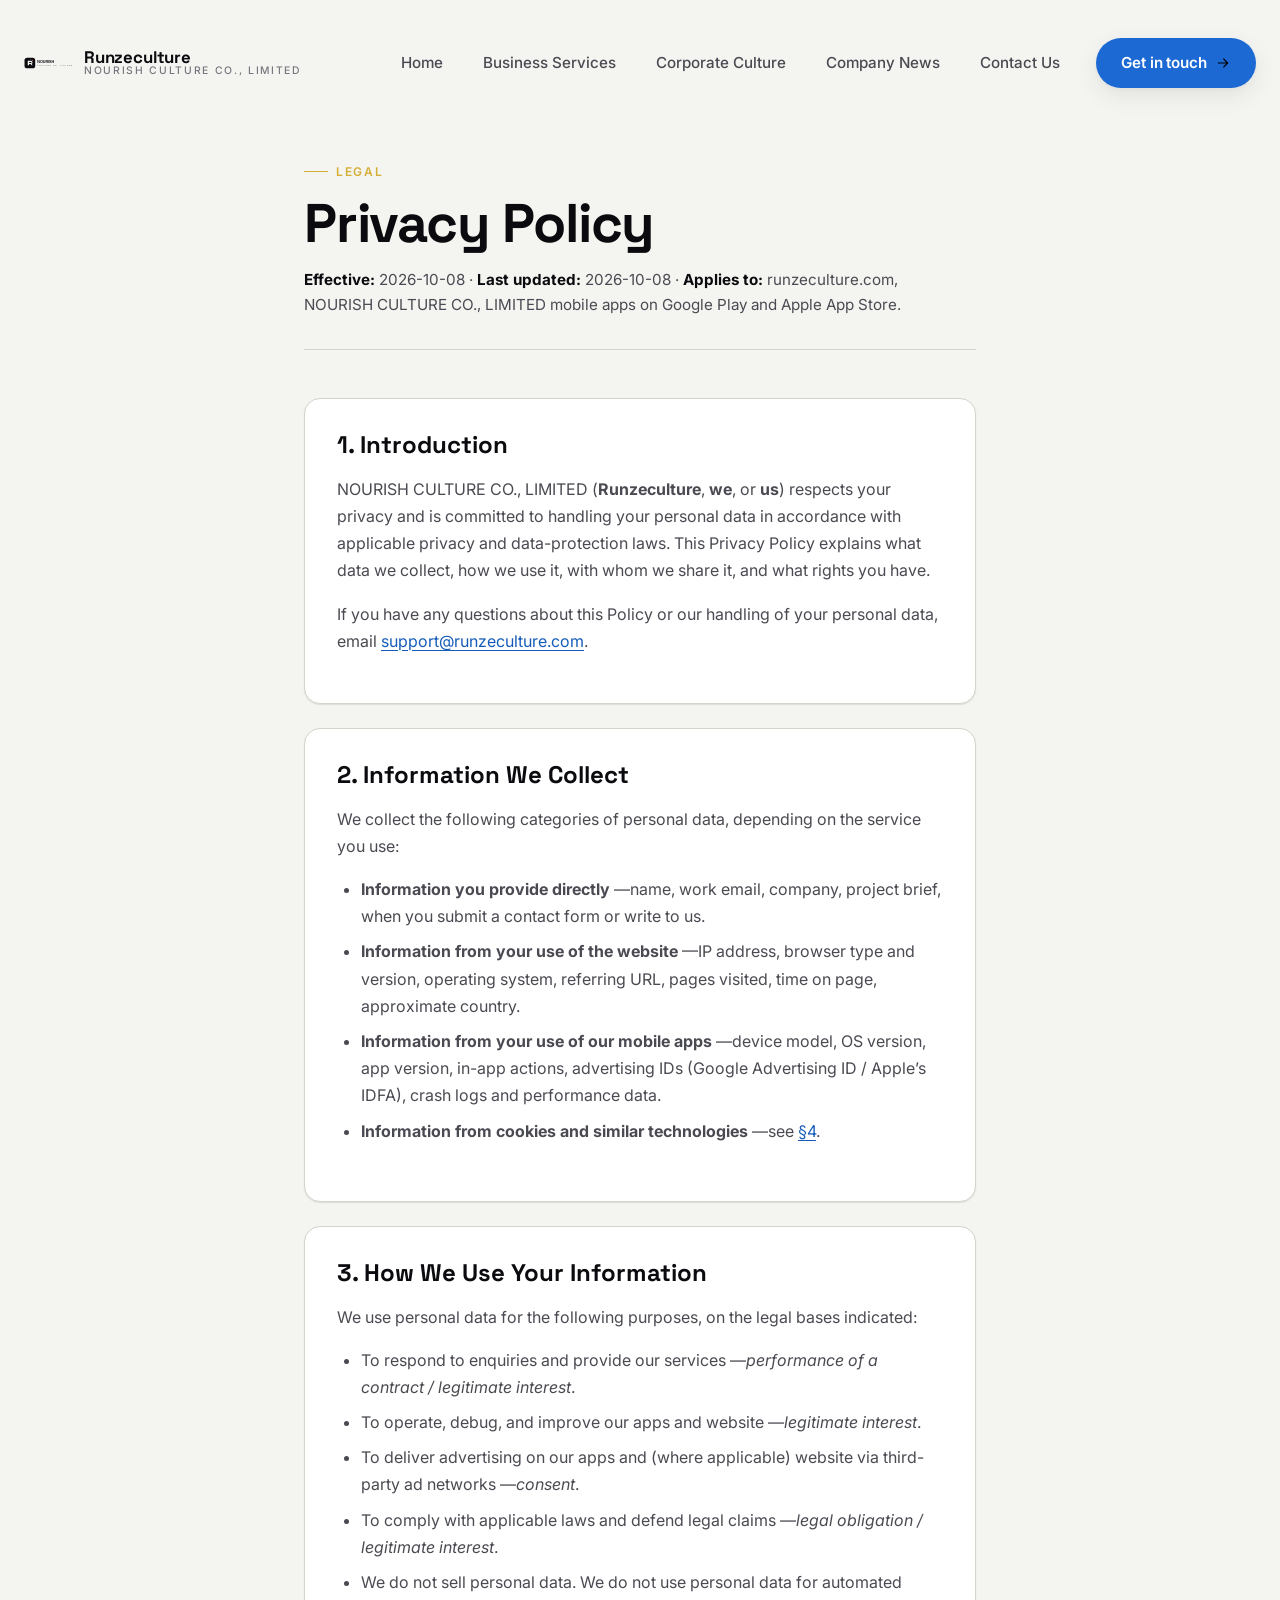
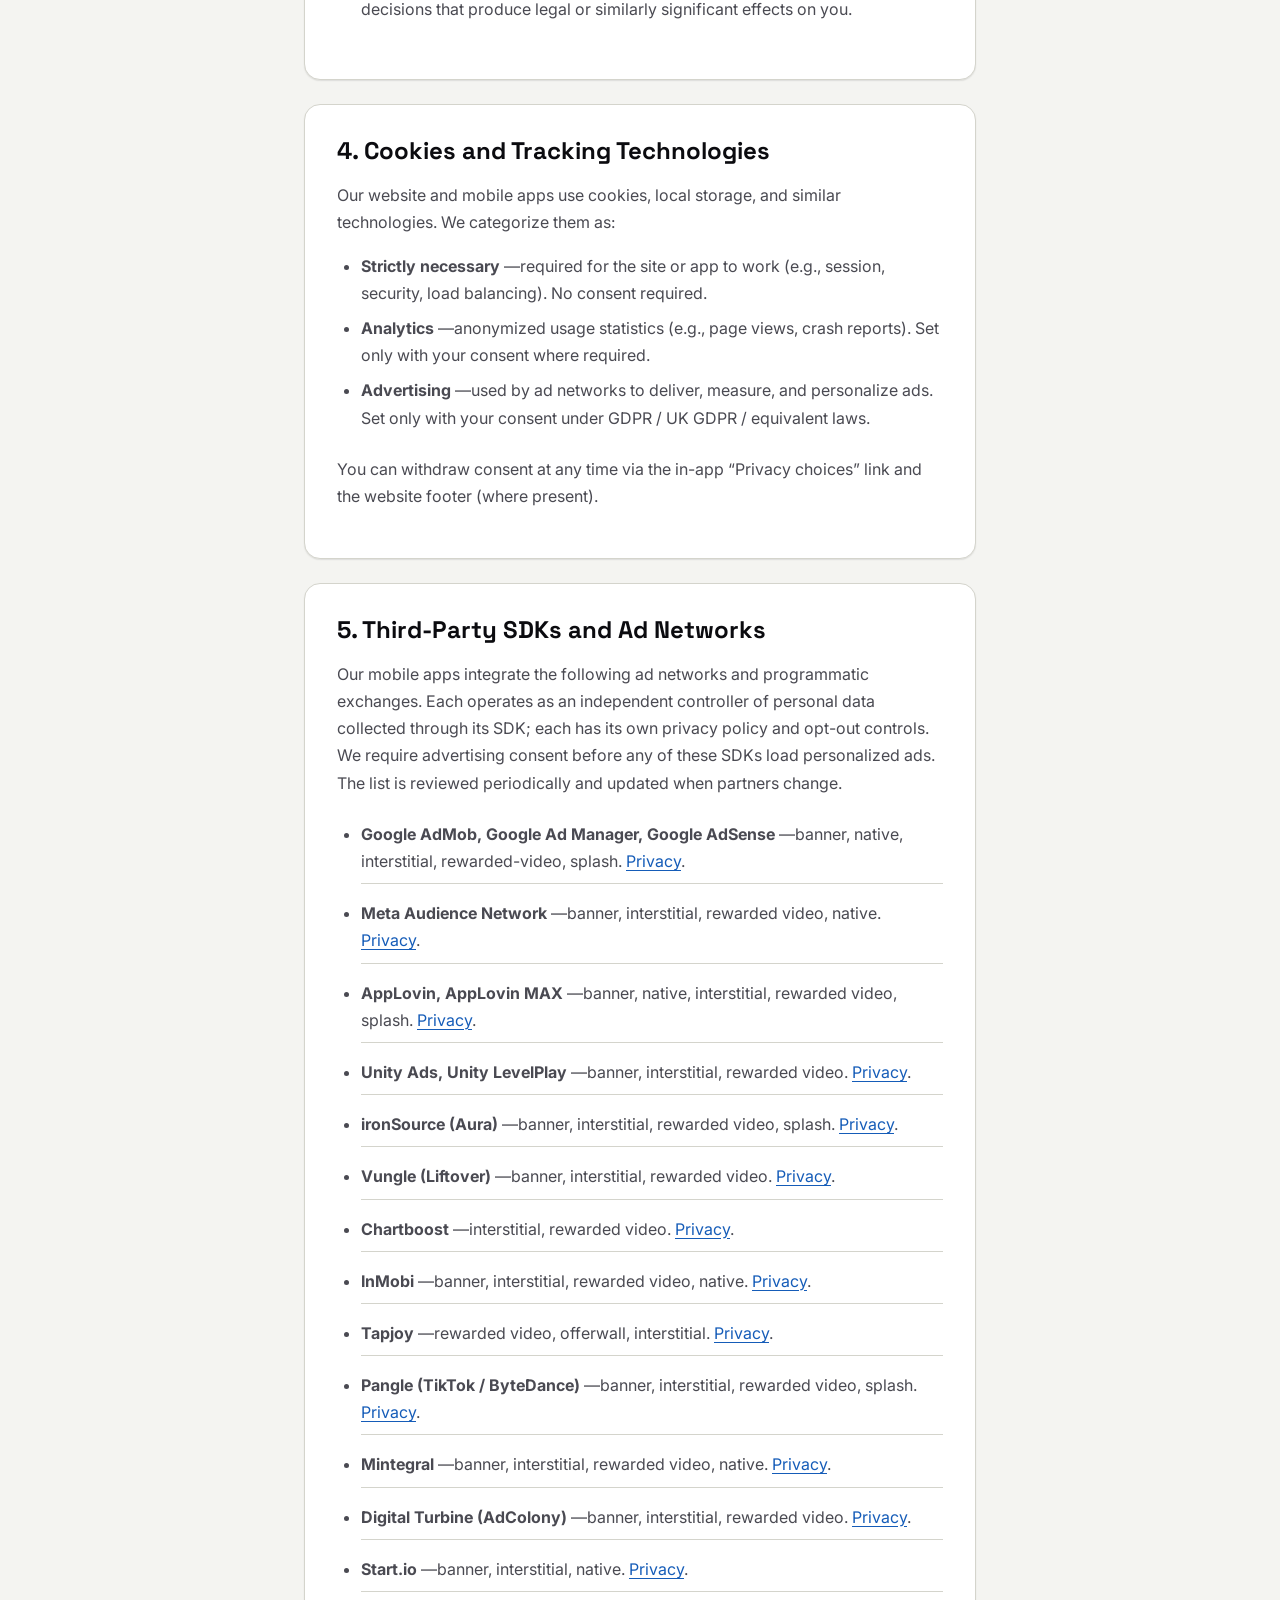
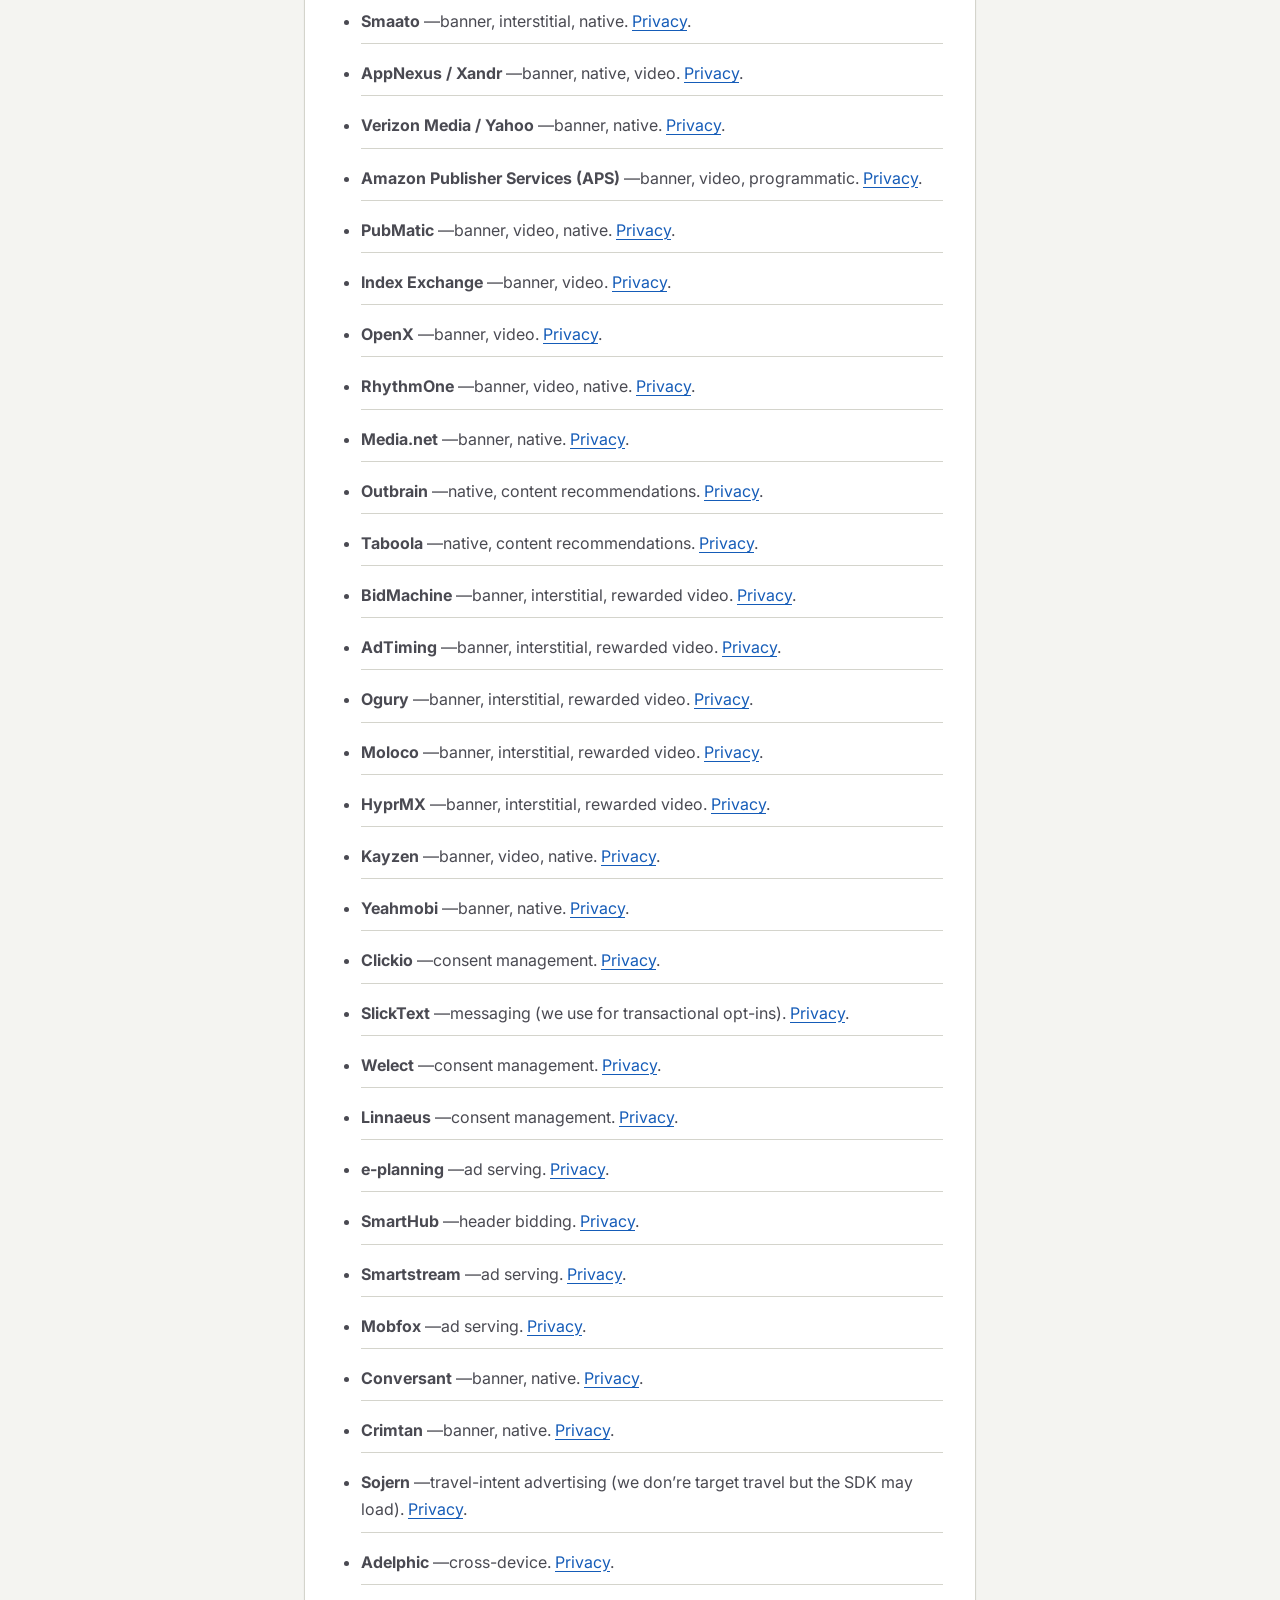
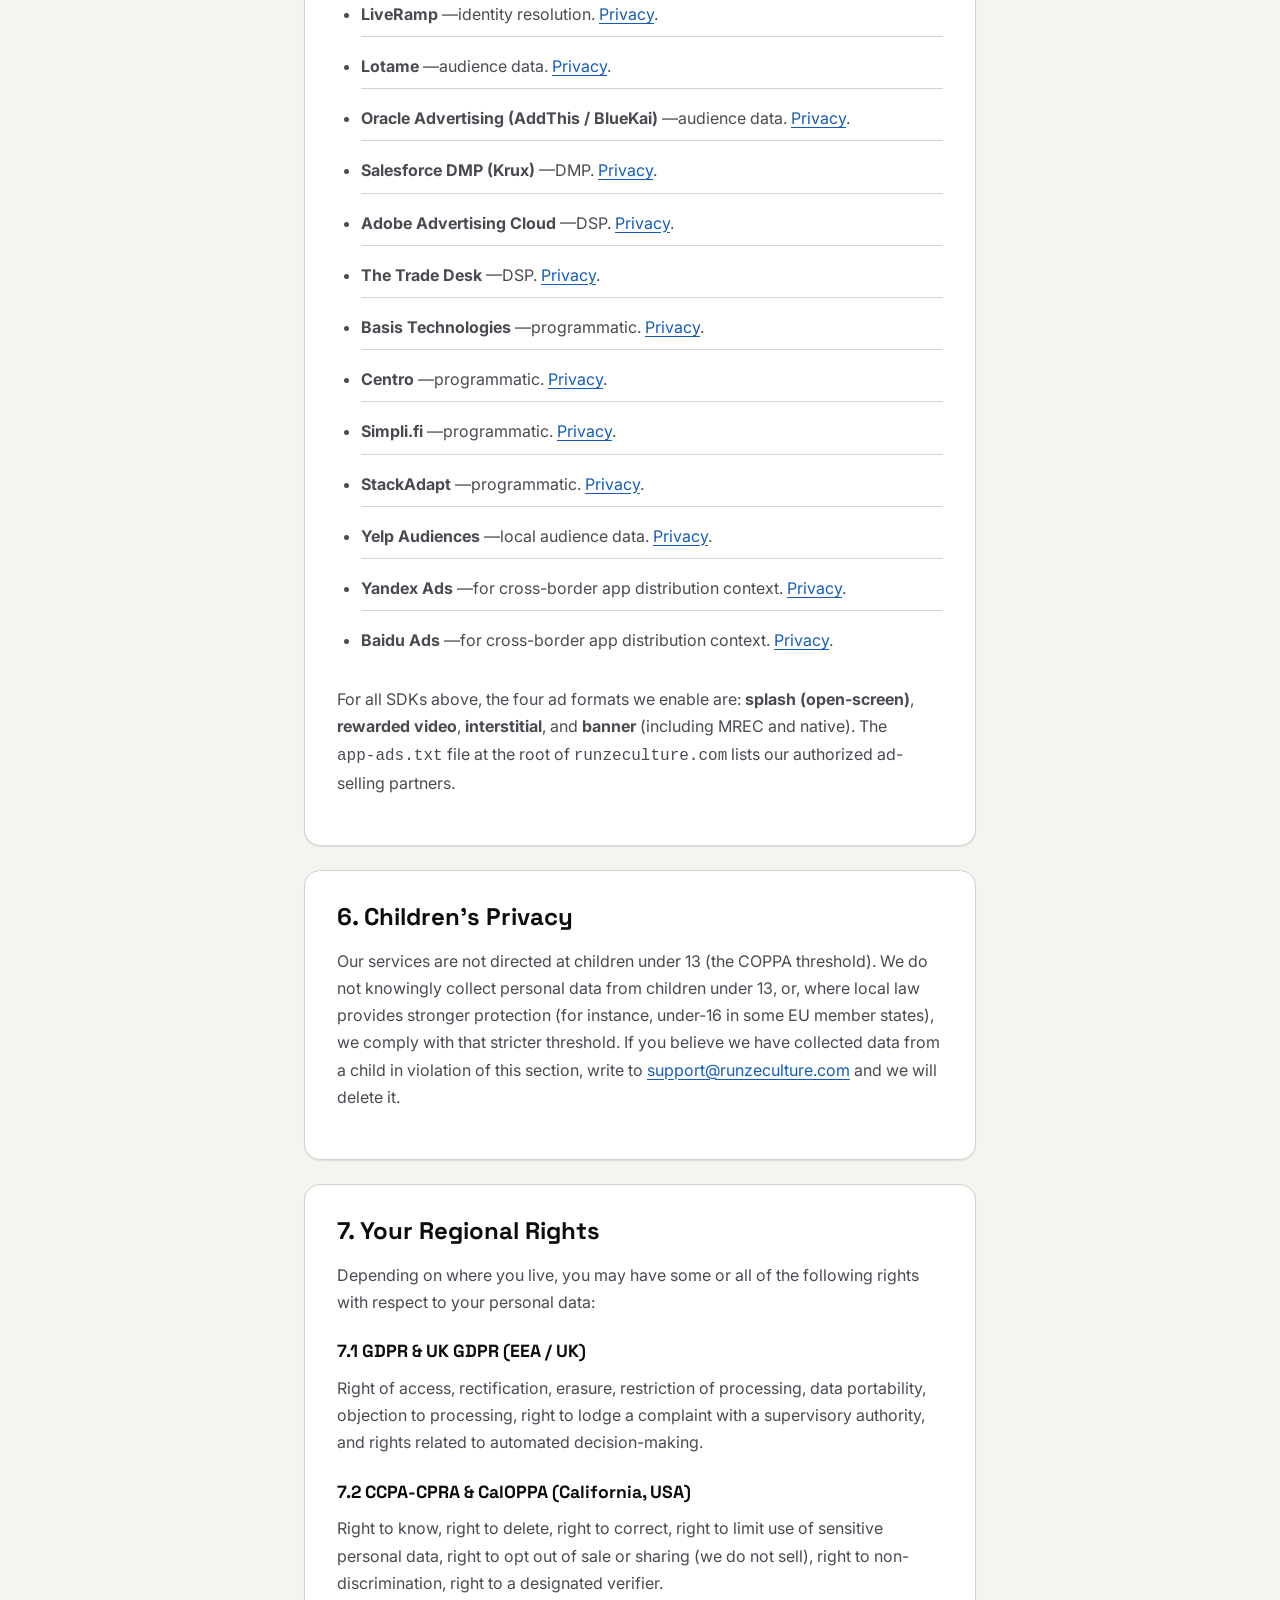
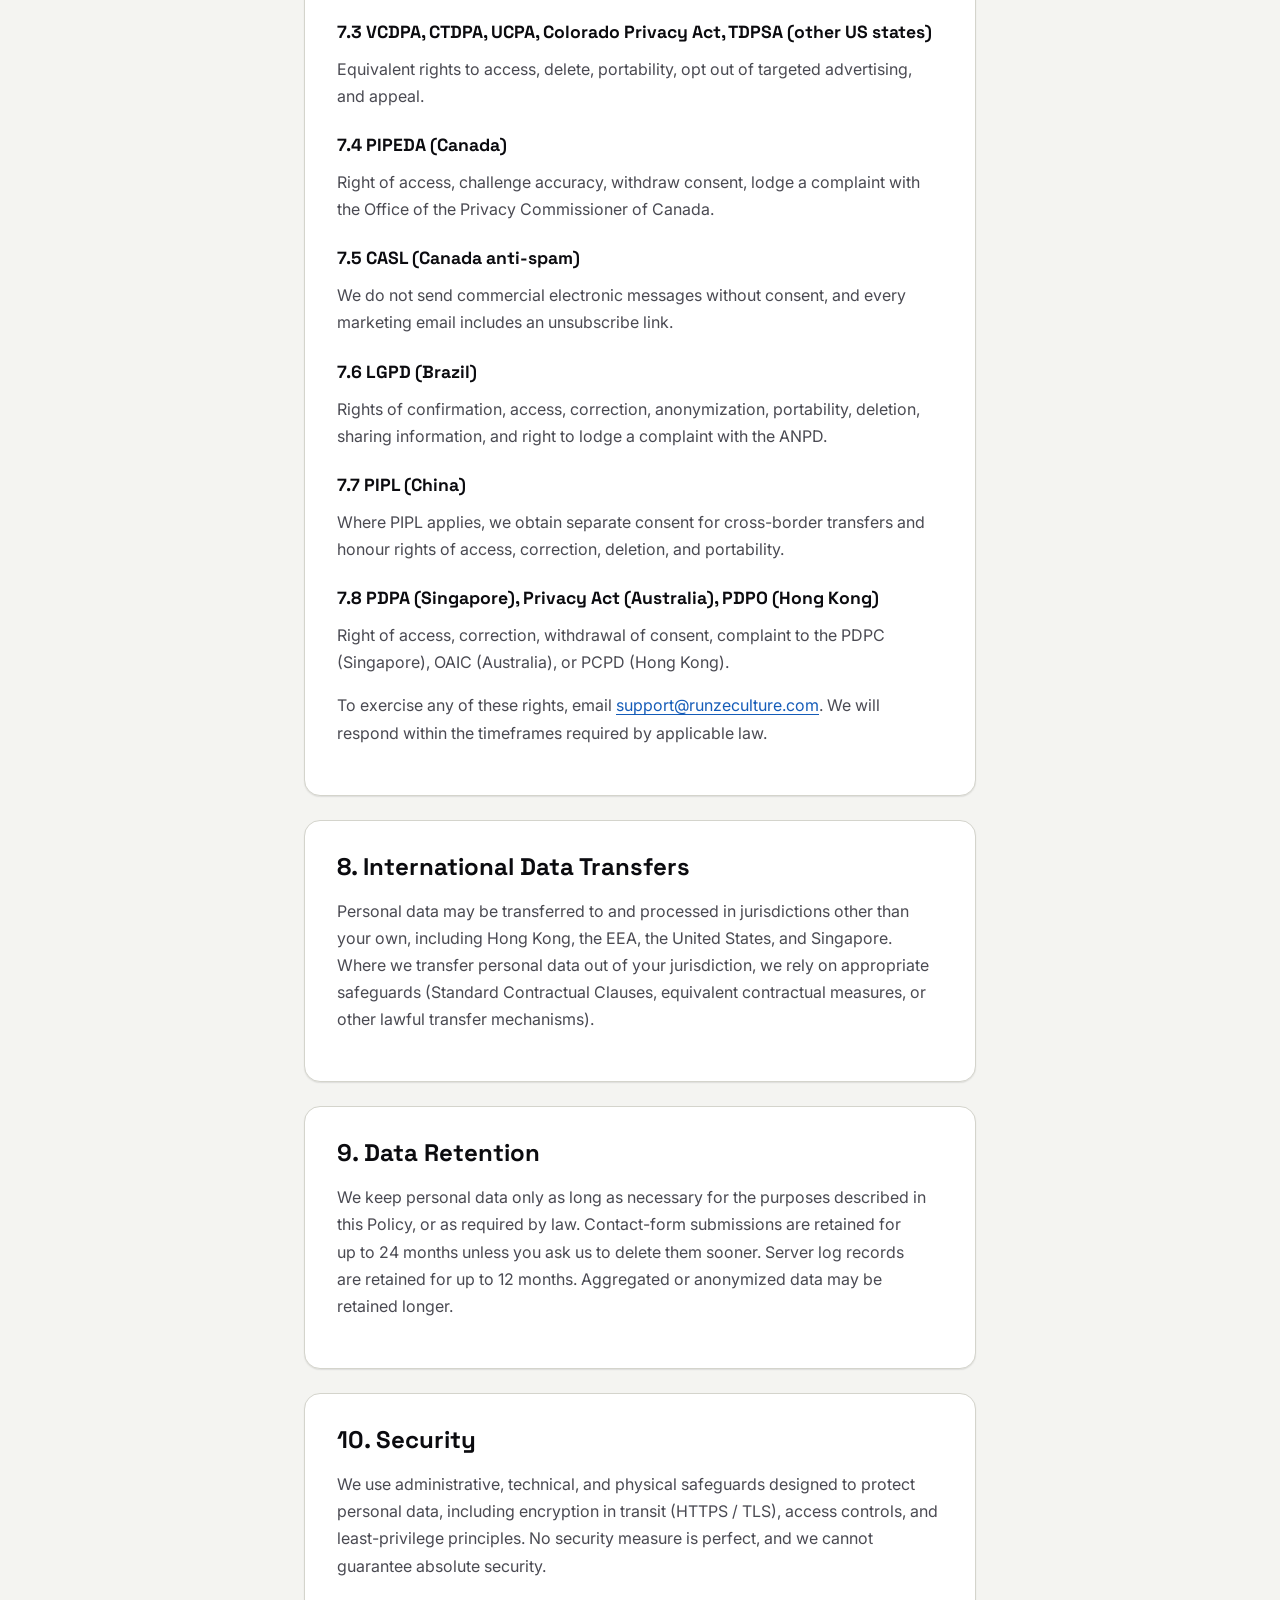
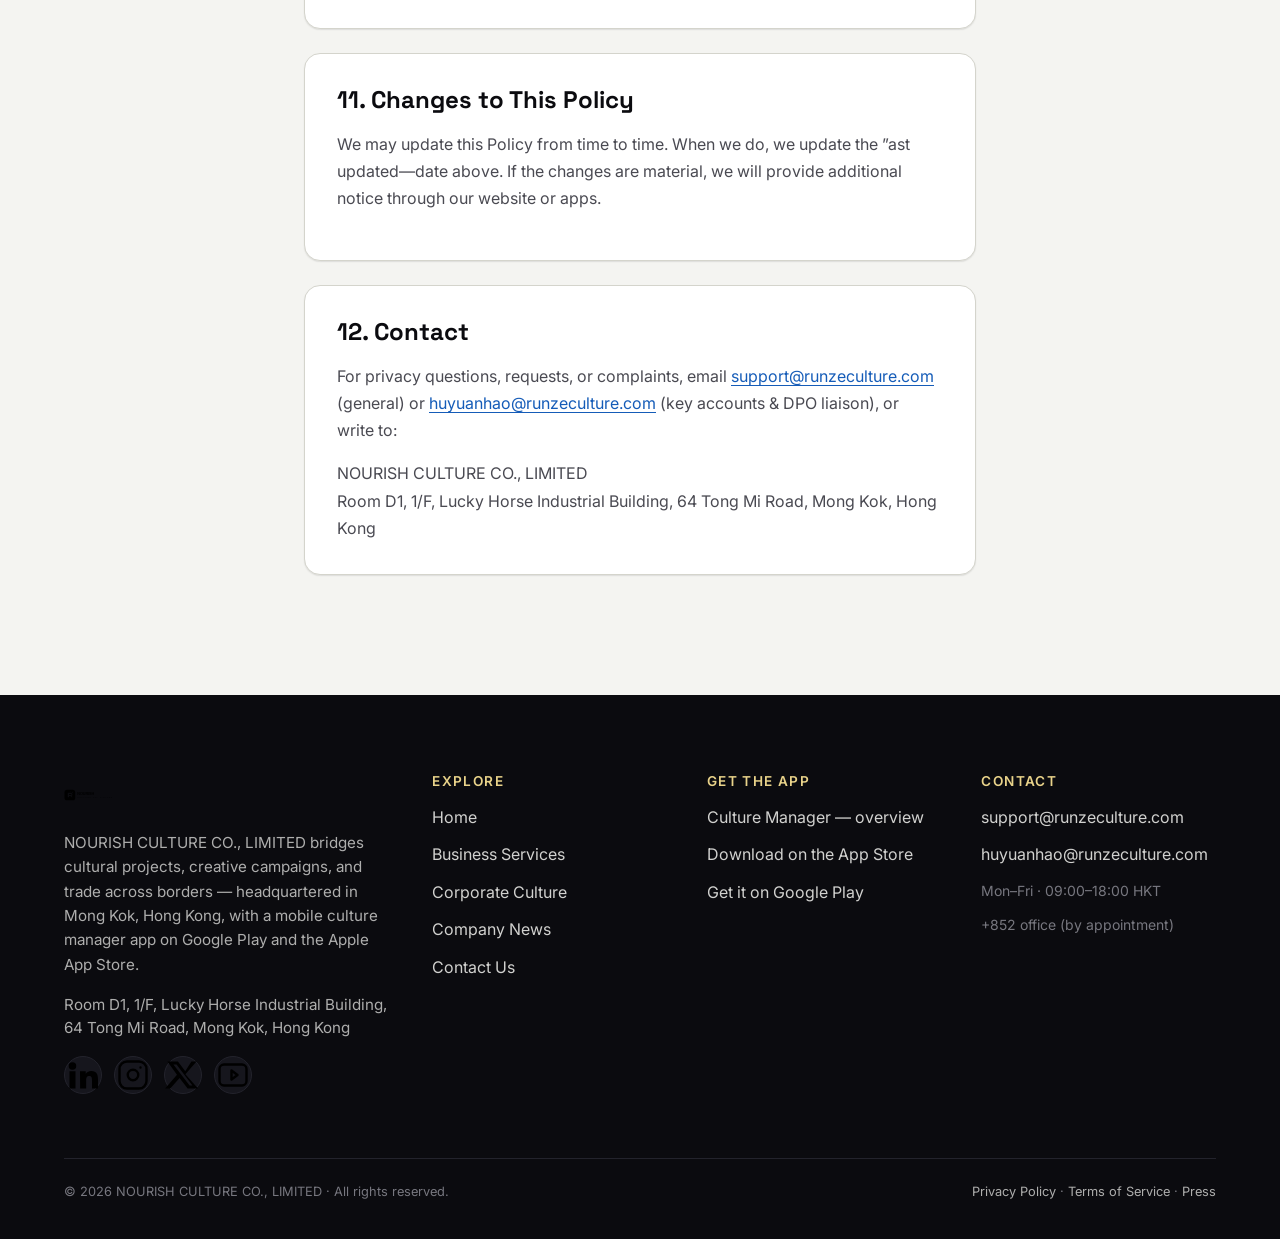
==== commit d41615b8: "Add og-cover.png (1200×630) and huyuanhao@ email in terms/privacy" ====
--- a/privacy.html
+++ b/privacy.html
@@ -202,7 +202,7 @@
 
     <section id="contact">
       <h2>12. Contact</h2>
-      <p>For privacy questions, requests, or complaints, email <a href="mailto:support@runzeculture.com">support@runzeculture.com</a> or write to:</p>
+      <p>For privacy questions, requests, or complaints, email <a href="mailto:support@runzeculture.com">support@runzeculture.com</a> (general) or <a href="mailto:huyuanhao@runzeculture.com">huyuanhao@runzeculture.com</a> (key accounts &amp; DPO liaison), or write to:</p>
       <address class="muted">NOURISH CULTURE CO., LIMITED<br />Room D1, 1/F, Lucky Horse Industrial Building, 64 Tong Mi Road, Mong Kok, Hong Kong</address>
     </section>
   </main>
